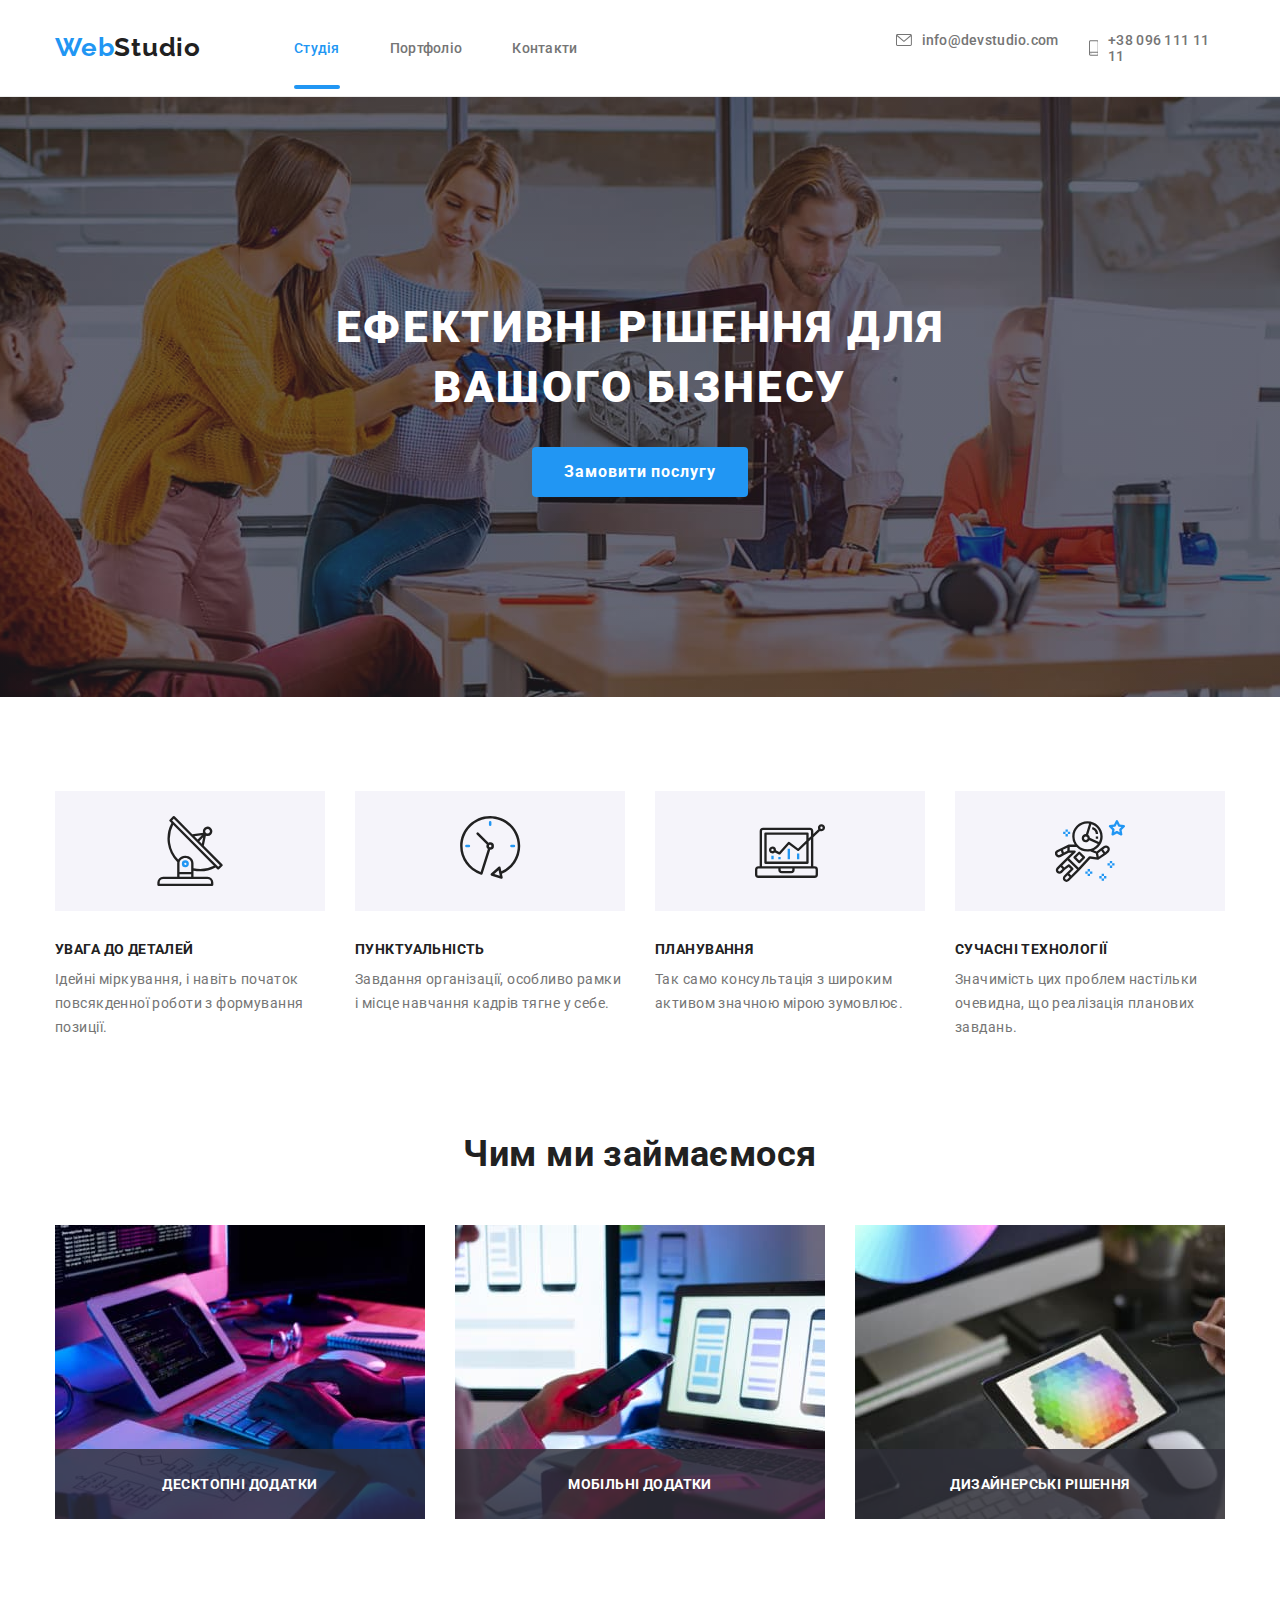
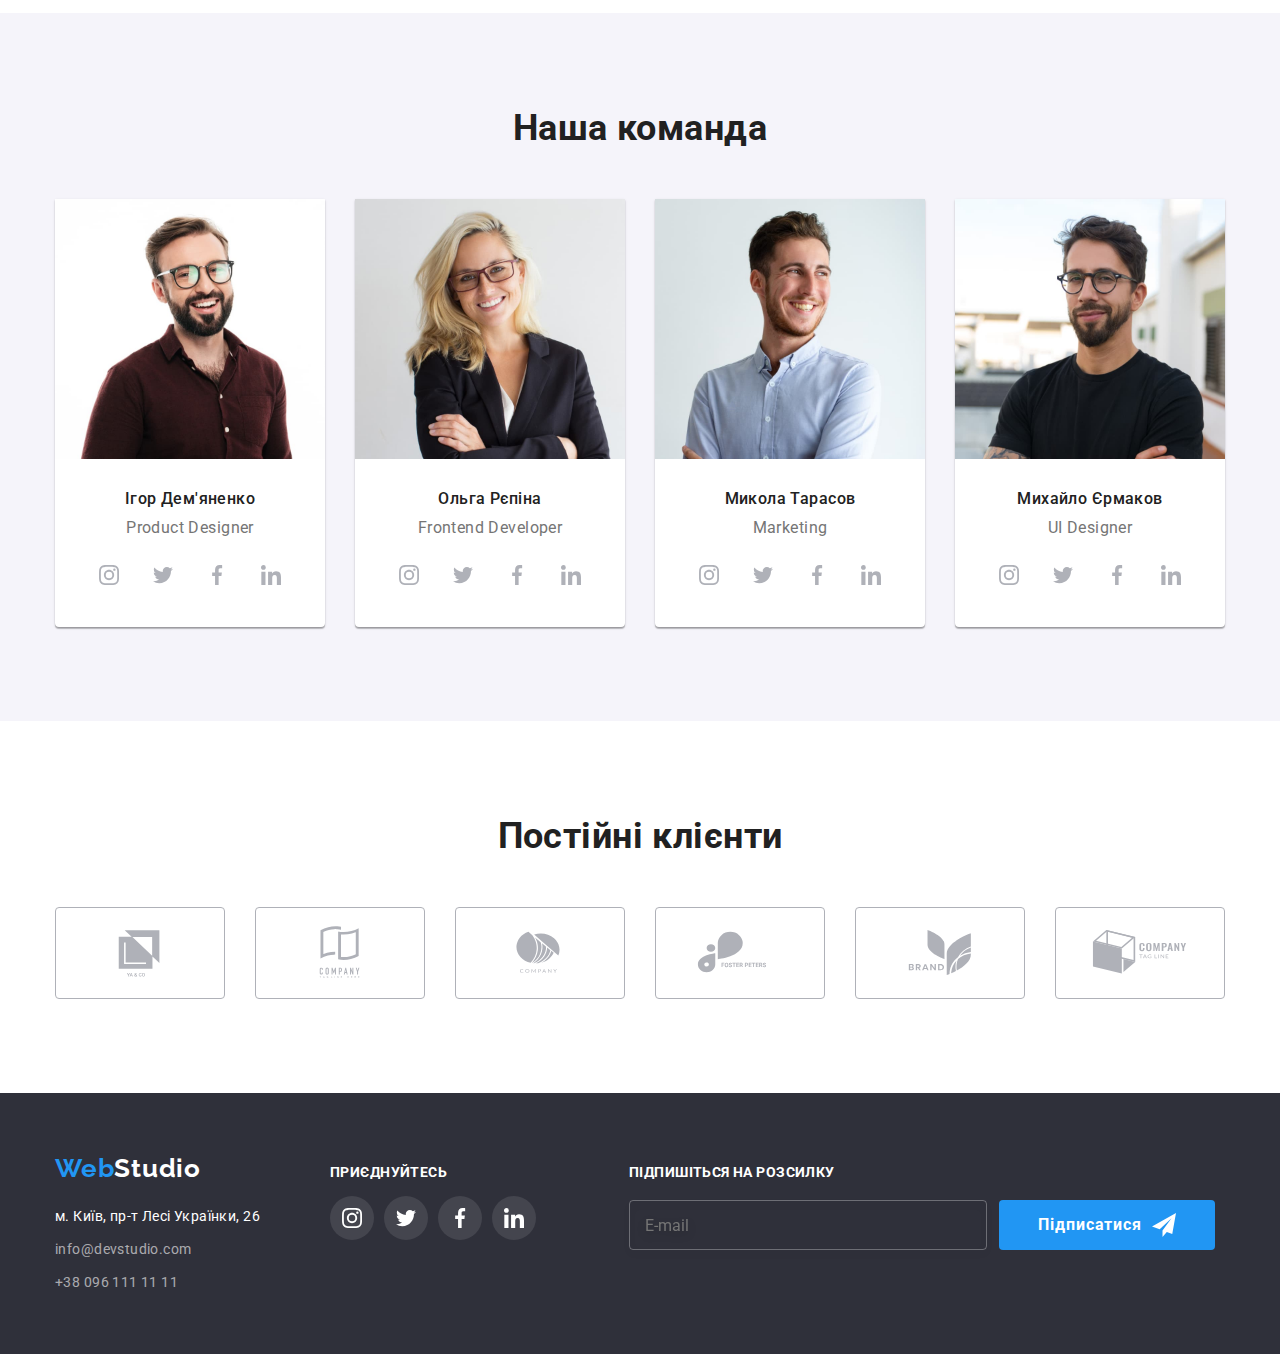
==== index.html @ e22845a8 "исходные данные" ====
<!DOCTYPE html>
<html lang="uk">
<head>
    <meta charset="UTF-8">
    <meta http-equiv="X-UA-Compatible" content="IE=edge">
    <meta name="viewport" content="width=device-width, initial-scale=1.0">
    <title>WebStudio</title>
    <link rel="preconnect" href="https://fonts.gstatic.com" crossorigin>
    <link href="https://fonts.googleapis.com/css2?family=Raleway:wght@700&family=Roboto:wght@400;500;700;900&display=swap" rel="stylesheet">
    <link rel="stylesheet" href="https://cdn.jsdelivr.net/npm/modern-normalize@1.1.0/modern-normalize.min.css">
    <link rel="stylesheet" href="./css/styles.css">
    <link rel="preconnect" href="https://fonts.googleapis.com">
</head>
<body>
    <header>
        <div class="header container">
            <nav class="header-nav">
                <a class="logo link" href="./index.html"> 
                    <span class="logo-first">Web</span><span class="logo-second">Studio</span> </a>
                <ul class="header-nav-list">
                    <li class="header-nav-item">
                        <a class="header-nav-link link current" href="./index.html">Студія</a>
                    </li>
                    <li class="header-nav-item">
                        <a class="header-nav-link link" href="./portfolio.html">Портфоліо</a>
                    </li>
                    <li class="header-nav-item">
                        <a class="header-nav-link link" href="">Контакти</a>
                    </li>
                </ul>
            </nav>
            <ul class="header-contact-list">
                <li class="header-contact-item">     
                    <a class="header-contact-link link" href="mailto:info@devstudio.com">
                        <div class="header-link-div">
                            <svg class="header-icon-one">
                                <use href="./images/icons.svg#icon-envelope"></use>
                            </svg>
                            info@devstudio.com
                        </div></a>
                </li>
                <li class="header-contact-item">
                <a class="header-contact-link link" href="tel:+380961111111">
                    <div class="header-link-div">
                        <svg class="header-icon-two">
                            <use href="./images/icons.svg#icon-smartphone"></use>
                        </svg>
                        +38 096 111 11 11
                    </div></a>
                </li>
            </ul>
        </div>       
    </header>

    <main>
    <div>
        <section class="business-solutions-section overlay">
            <div class="container">
            <h1 class="business-solutions-text">Ефективні рішення для <br> вашого бізнесу</h1>
            <button class="business-solutions-btn btn " type="button" data-modal-open>Замовити послугу</button>
            </div>
        </section>
    </div>
        <section class="peculiarities-section">
            <h2 class="visually-hidden">ОСОБЛИВОСТІ</h2>
            <div class="container">    
                <ul class="peculiarities-list">
                    <li class="peculiarities-list-item">
                        <div class="peculiarities-icon-div"> 
                            <svg class="peculiarities-icon">
                                <use href="./images/icons.svg#icon-antenna1"></use>
                            </svg>
                        </div>
                    <h3 class="peculiarities-header">Увага до деталей</h3>
                    <p class="peculiarities-text">Ідейні міркування, і навіть початок повсякденної роботи з формування позиції.</p>
                    </li>
                    <li class="peculiarities-list-item">
                        <div class="peculiarities-icon-div"> 
                            <svg class="peculiarities-icon">
                                <use href="./images/icons.svg#icon-clock1"></use>
                            </svg>
                        </div>
                    <h3 class="peculiarities-header">Пунктуальність</h3>
                    <p class="peculiarities-text">Завдання організації, особливо рамки і місце навчання кадрів тягне у себе.</p>
                    </li>
                    <li class="peculiarities-list-item">
                        <div class="peculiarities-icon-div"> 
                            <svg class="peculiarities-icon">
                                <use href="./images/icons.svg#icon-diagram1"></use>
                            </svg>
                        </div>
                    <h3 class="peculiarities-header">Планування</h3>
                    <p class="peculiarities-text">Так само консультація з широким активом значною мірою зумовлює.</p>
                    </li>
                    <li class="peculiarities-list-item">
                        <div class="peculiarities-icon-div"> 
                            <svg class="peculiarities-icon">
                                <use href="./images/icons.svg#icon-astronaut1"></use>
                            </svg>
                        </div>
                    <h3 class="peculiarities-header">Сучасні технології</h3>
                    <p class="peculiarities-text">Значимість цих проблем настільки очевидна, що реалізація планових завдань.</p>
                    </li>
                </ul>
        </section>
            </div>
    <section class="performance-section">
        <div class="container">
            <h2 class="performance-header">Чим ми займаємося</h2>
            <ul class="performance-list">
                <li class="performance-item">
                    <div class="wrapper">
                        <img class="performance-img"src="./images/img.jpg" alt="ноутбук на столе" width="370">
                        <div class="overlay-box">
                            <p class="overlay-text">Десктопні додатки</p>
                        </div>
                    </div>
                </li>
                <li class="performance-item">
                    <div class="wrapper">
                        <img class="performance-img"src="./images/img1.jpg" alt="ноутбук и телефон" width="370">
                        <div class="overlay-box">
                            <p class="overlay-text">Мобільні додатки</p>
                        </div>
                    </div>
                </li>
                <li class="performance-item">
                    <div class="wrapper">
                        <img class="performance-img"src="./images/img2.jpg" alt="планшет и комп" width="370">
                        <div class="overlay-box">
                            <p class="overlay-text">Дизайнерські рішення</p>
                        </div>
                    </div>
                </li>
            </ul>
        </div>
    </section>
    <section class="team-section">
        <div class="container">
            <h2 class="team-header">Наша команда</h2>
            <ul class="team-list">
                <li class="team-list-item">
                        <img class="team-list-img" src="./images/photo1.jpg" alt="Ігор Дем'яненко" 
                        width="270">
                        <div class="team-list-div">
                        <h3 class="team-list-header">Ігор Дем'яненко</h3>
                        <p class="team-list-text">Product Designer</p>
                        <ul class="social-list">
                            <li class="social-item">
                                <a class="social-link link" href="">
                                    <svg class="social-icon">
                                        <use href="./images/icons.svg#icon-instagram2"></use>
                                    </svg>
                                </a>
                            </li> 
                            <li class="social-item">
                                <a class="social-link link" href="">
                                    <svg class="social-icon">
                                        <use href="./images/icons.svg#icon-twitter1"></use>
                                    </svg>
                                </a>
                            </li> 
                            <li class="social-item">
                                <a class="social-link link" href="">
                                    <svg class="social-icon">
                                        <use href="./images/icons.svg#icon-facebook1"></use>
                                    </svg>
                                </a>
                            </li> 
                            <li class="social-item">
                                <a class="social-link link" href="">
                                    <svg class="social-icon">
                                        <use href="./images/icons.svg#icon-linkedin1"></use>
                                    </svg>
                                </a>
                            </li> 
                        </ul>
                        </div>
                </li>
    
                <li class="team-list-item">
                    <img class="team-list-img" src="./images/photo2.jpg" alt="Ольга Рєпіна" 
                        width="270">
                        <div class="team-list-div">
                        <h3 class="team-list-header">Ольга Рєпіна</h3>
                        <p class="team-list-text">Frontend Developer</p>
                        <ul class="social-list">
                            <li class="social-item">
                                <a class="social-link link" href="">
                                    <svg class="social-icon">
                                        <use href="./images/icons.svg#icon-instagram2"></use>
                                    </svg>
                                </a>
                            </li> 
                            <li class="social-item">
                                <a class="social-link link" href="">
                                    <svg class="social-icon">
                                        <use href="./images/icons.svg#icon-twitter1"></use>
                                    </svg>
                                </a>
                            </li> 
                            <li class="social-item">
                                <a class="social-link link" href="">
                                    <svg class="social-icon">
                                        <use href="./images/icons.svg#icon-facebook1"></use>
                                    </svg>
                                </a>
                            </li> 
                            <li class="social-item">
                                <a class="social-link link" href="">
                                    <svg class="social-icon">
                                        <use href="./images/icons.svg#icon-linkedin1"></use>
                                    </svg>
                                </a>
                            </li> 
                        </ul>
                        </div>
                </li>
    
                <li class="team-list-item">
                    <img class="team-list-img" src="./images/photo3.jpg" alt="Микола Тарасов" 
                        width="270">
                        <div class="team-list-div">
                        <h3 class="team-list-header">Микола Тарасов</h3>
                        <p class="team-list-text">Marketing</p>
                        <ul class="social-list">
                            <li class="social-item">
                                <a class="social-link link" href="">
                                    <svg class="social-icon">
                                        <use href="./images/icons.svg#icon-instagram2"></use>
                                    </svg>
                                </a>
                            </li> 
                            <li class="social-item">
                                <a class="social-link link" href="">
                                    <svg class="social-icon">
                                        <use href="./images/icons.svg#icon-twitter1"></use>
                                    </svg>
                                </a>
                            </li> 
                            <li class="social-item">
                                <a class="social-link link" href="">
                                    <svg class="social-icon">
                                        <use href="./images/icons.svg#icon-facebook1"></use>
                                    </svg>
                                </a>
                            </li> 
                            <li class="social-item">
                                <a class="social-link link" href="">
                                    <svg class="social-icon">
                                        <use href="./images/icons.svg#icon-linkedin1"></use>
                                    </svg>
                                </a>
                            </li> 
                        </ul>
                        </div>
                </li>
    
                <li class="team-list-item">                
                    <img class="team-list-img" src="./images/photo4.jpg" alt="Михайло Єрмаков" 
                        width="270">
                        <div class="team-list-div">
                        <h3 class="team-list-header">Михайло Єрмаков</h3>
                        <p class="team-list-text">UI Designer</p>
                        <ul class="social-list">
                            <li class="social-item">
                                <a class="social-link link" href="">
                                    <svg class="social-icon">
                                        <use href="./images/icons.svg#icon-instagram2"></use>
                                    </svg>
                                </a>
                            </li> 
                            <li class="social-item">
                                <a class="social-link link" href="">
                                    <svg class="social-icon">
                                        <use href="./images/icons.svg#icon-twitter1"></use>
                                    </svg>
                                </a>
                            </li> 
                            <li class="social-item">
                                <a class="social-link link" href="">
                                    <svg class="social-icon">
                                        <use href="./images/icons.svg#icon-facebook1"></use>
                                    </svg>
                                </a>
                            </li> 
                            <li class="social-item">
                                <a class="social-link link" href="">
                                    <svg class="social-icon">
                                        <use href="./images/icons.svg#icon-linkedin1"></use>
                                    </svg>
                                </a>
                            </li> 
                        </ul>
                        </div>
                </li>
            </ul>
        </div>
    </section>

    <section class="clients-section">
        <div class="container">
            <h2 class="clients-header">Постійні клієнти</h2>
            <ul class="clients-list">
                <li class="clients-item">
                    <a class="clients-link" href="http://">
                        <svg class="clients-icon">
                            <use href="./images/icons.svg#icon-Logo1"></use>
                        </svg>
                    </a>
                </li>
                <li class="clients-item">
                    <a class="clients-link" href="http://">
                        <svg class="clients-icon">
                            <use href="./images/icons.svg#icon-Logo2"></use>
                        </svg>
                    </a>
                </li>
                <li class="clients-item">
                    <a class="clients-link" href="http://">
                        <svg class="clients-icon">
                            <use href="./images/icons.svg#icon-Logo3"></use>
                        </svg>
                    </a>
                </li>
                <li class="clients-item">
                    <a class="clients-link" href="http://">
                        <svg class="clients-icon">
                            <use href="./images/icons.svg#icon-Logo4"></use>
                        </svg>
                    </a>
                </li>
                <li class="clients-item">
                    <a class="clients-link" href="http://">
                        <svg class="clients-icon">
                            <use href="./images/icons.svg#icon-Logo5"></use>
                        </svg>
                    </a>
                </li>
                <li class="clients-item">
                    <a class="clients-link" href="http://">
                        <svg class="clients-icon">
                            <use href="./images/icons.svg#icon-Logo6"></use>
                        </svg>
                    </a>
                </li>
            </ul>
        </div>
    </section>
    </main>

    <footer class="footer-section">
        <div class="container footer-container">
            <div>
                <a class="logo-footer link" href="/"><span class="logo-footer-first">Web</span><span class="logo-footer-second">Studio</span></a>
        <address class="address-section">
            <ul class="address-list">
                <li class="address-list-item">
                    <a class="address-main link" href="">м. Київ, пр-т Лесі Українки, 26</a>
                </li>
                <li class="address-list-item">
                    <a class="address-link link" href="mailto:info@devstudio.com">info@devstudio.com</a>
                </li>
                <li class="address-list-item">
                    <a class="address-link link" href="tel:+380961111111">+38 096 111 11 11</a>
                </li>
            </ul>
        </address>
            </div>
            <div class="footer-social-div">
                <b class="footer-social-text">приєднуйтесь</b>
                <ul class="social-list-two">
                    <li class="social-item-two">
                        <a class="social-link-two link" href="">
                            <svg class="social-icon-two">
                                <use href="./images/icons.svg#icon-instagram2"></use>
                            </svg>
                        </a>
                    </li> 
                    <li class="social-item-two">
                        <a class="social-link-two link" href="">
                            <svg class="social-icon-two">
                                <use href="./images/icons.svg#icon-twitter1"></use>
                            </svg>
                        </a>
                    </li> 
                    <li class="social-item-two">
                        <a class="social-link-two link" href="">
                            <svg class="social-icon-two">
                                <use href="./images/icons.svg#icon-facebook1"></use>
                            </svg>
                        </a>
                    </li> 
                    <li class="social-item-two">
                        <a class="social-link-two link" href="">
                            <svg class="social-icon-two">
                                <use href="./images/icons.svg#icon-linkedin1"></use>
                            </svg>
                        </a>
                    </li> 
                </ul>
            </div>
            <div class="footer-mailing">
                <p class="footer-form-text">Підпишіться на розсилку</p>
                <form class="mail-form">
                    <label for="user_email"></label>
                    <input class="form-input" type="email" name="user_email" id="user_email" placeholder="E-mail">
                    <button class="form-btn btn" type="submit">Підписатися
                        <svg class="icon-send" width="24" height="24">
                            <use href="./images/icons.svg#icon-send"></use>
                        </svg>
                    </button>
                </form>
            </div>
            
        </div>
    </footer>

    <div class="backdrop is-hidden" data-modal>
        <div class="modal">
            <button class="close-btn" type="button" data-modal-close>
                <svg class="close-btn-icon" width="11" height="11">
                    <use href="./images/icons.svg#icon-close-btn"></use>
                </svg>
            </button>
            <p class="modal-title">Залиште свої дані, ми вам передзвонимо</p>
            <form class="modal-form">
                <div class="form-group">
                    <label class="form-field" for="user_name">
                        <span class="form-label">Ім'я</span>
                        <input class="modal-form-input" type="text" name="user-name" id="user_name">
                        <svg class="form-icon" width="18" height="18">
                            <use href="./images/icons.svg#icon-user"></use>
                        </svg>
                    </label>
                    <label class="form-field" for="user_tel">
                        <span class="form-label">Телефон</span>
                        <input class="modal-form-input" type="tel" name="user-tel" id="user_tel">
                        <svg class="form-icon" width="18" height="18">
                            <use href="./images/icons.svg#icon-user-phone"></use>
                        </svg>
                    </label>
                    <label class="form-field" for="user_email">
                        <span class="form-label">Пошта</span>
                        <input class="modal-form-input" type="email" name="user-email" id="user_email">
                        <svg class="form-icon" width="18" height="18">
                            <use href="./images/icons.svg#icon-user-email"></use>
                        </svg>
                    </label>
                </div>
                <div class="form-group">
                    <label class="form-field" for="user_comment">
                        <span class="form-label">Коментар</span>
                        <textarea class="form-textarea" name="comment" name="user-comment" id="user_comment" cols="55" rows="10" placeholder="Введіть текст"></textarea>
                    </label>
                </div>
                <label class="form-agreement" for="modal_checkbox">
                    <input class="form-checkbox" type="checkbox" name="checkbox-agreement" id="modal_checkbox">
                    <span class="form-agreement-text">Погоджуюся з розсилкою та приймаю <a class="form-agreement-link" href="">Умови договору</a></span>
                </label>
                <button class="modal-submit-btn btn" type="submit">Відправити</button>
            </form>

        </div>
    </div>

    <!-- Скрипт JS -->

    <script src="./js/modal.js"></script>
</body>
</html>
---- css/styles.css ----
/* Общие стили */

:root {
    --first-background-color:#F5F4FA;
    --second-background-color:#2F303A;
    --primary-color:#757575;
    --second-white-color:#FFFFFF;
    --third-header-color: #212121;
    --fourth-blue-color: #2196F3;
    --time-animation: 250ms cubic-bezier(0.4, 0, 0.2, 1);
}

body {
    font-family: "Roboto", sans-serif;
    background: var(--second-white-color);
    color: var(--primary-color);
    font-size: 14px;
    letter-spacing: 0.03em;
}

h1, h2, h3, p, ul {
    margin: 0px;
    padding: 0px;
}

ul {
    list-style-type: none;
}

.link {
    text-decoration: none;
    color: inherit;
}

.btn {
    font-family: inherit
}

img {
    display: block;
    max-width: 100%;
    height: auto;
  }

  .container {
    width: 1200px;
    margin-left: auto;
    margin-right: auto;
    padding-left: 15px;
    padding-right: 15px;
}

/* Лого и навигация */

header {
    border-bottom: 1px solid #ECECEC;
}

.header {
    display: flex;
}

.logo, .logo-footer {
    font-family: 'Raleway', sans-serif;
    font-weight: 700;
    font-size: 26px;
    line-height: 1.19;
    letter-spacing: 0.03em;
}

.logo-first {
    color: var(--fourth-blue-color);
}

.logo-second {
    color: var(--third-header-color);
}

.header-nav-list .link.current {
    color: var(--fourth-blue-color);
}

.header-nav-list li:not(:first-child) {
    margin-left: 50px;
}

.header-nav-list li:first-child {
    margin-left: 93px;
}


.header-nav-item {
    font-weight: 500;
    font-size: 14px;
    line-height: calc(16 / 14);
    letter-spacing: 0.02em;
    color: var(--third-header-color);
}


.header-contact-list {
    display: flex;
    margin-left: 318px;


    font-weight: 500;
    font-size: 14px;
    line-height: calc(16 / 14);
    letter-spacing: 0.02em;
    color: var(--primary-color);
}

.header-contact-list li + li {
    margin-left: 30px;
}

.header-nav-link {
    position: relative;
    color: var(--primary-color);
    transition: color var(--time-animation);
}

.header-nav-link:hover,
.header-nav-link:focus {
    color: var(--fourth-blue-color);
}

.header-contact-link:hover,
.header-contact-link:focus {
    color: var(--fourth-blue-color);
}

.header-nav-link.current::after {
    content: '';
    position: absolute;
    bottom: -33px;
    left: 0;

    width: 100%;
    height: 4px;
    background-color: var(--fourth-blue-color);
    border-radius: 2px;
}


.header-nav .logo {
    display: block;
    padding-top: 24px;
    padding-bottom: 25px;
}

.header-nav-item,
.header-contact-item {
    display: block;
    padding-top: 32px;
    padding-bottom: 32px;
}

.header-link-div {
    display: flex;
    align-items: center;
    justify-content: center;
}

.header-icon-one {
    width: 16px;
    height: 12px;
    margin-right: 10px;
    fill: currentColor;
}

.header-icon-two {
    width: 10px;
    height: 16px;
    margin-right: 10px;
    fill: currentColor;
}

.header {
    display: flex;
    align-items: center;
}

.header-nav-list {
    display: flex;
}

.header-nav {
    display: flex;
    align-items: center;
}


/* MAIN */

/* HERO */


.business-solutions-section {
    display: flex;
    align-items: center;
    justify-content: center;
    background-color: var(--second-background-color);
    text-align: center;
    padding-top: 200px;
    padding-bottom: 200px;
    border: none;
}

.overlay {
    max-width: 1600px;
    height: 600px;
    margin-left: auto;
    margin-right: auto;
     background-image: linear-gradient(to left,
        rgba(47, 48, 58, 0.4),
        rgba(47, 48, 58, 0.4)
        ),    
        url(../images/hero.jpg);
    background-repeat: no-repeat;
    background-position: center;
    background-size: cover;
}

.business-solutions-text {
    margin-bottom: 30px;

    font-weight: 900;
    font-size: 44px;
    line-height: calc(60 / 44);
    text-align: center;
    letter-spacing: 0.06em;
    text-transform: uppercase;
    color: var(--second-white-color)
}

.business-solutions-btn {
    display: block;
    margin: auto;

    cursor: pointer;
    border: none;
    border-radius: 4px;

    width: 216px;
    height: 50px;
    font-weight: 700;
    font-size: 16px;
    line-height: calc(30 / 16);
    letter-spacing: 0.06em;
    color: var(--second-white-color);
    background-color: var(--fourth-blue-color);
    transition: background-color var(--time-animation);
}

.business-solutions-btn:hover,
.business-solutions-btn:focus  {
    background-color: #188CE8;
}


/* Секция Особенности */

/* Скрываем заголовок h2 */
.visually-hidden {
    position: absolute;
    width: 1px;
    height: 1px;
    margin: -1px;
    border: 0;
    padding: 0;
    white-space: nowrap;
    clip-path: inset(100%);
    clip: rect(0 0 0 0);
    overflow: hidden;
  }

  .peculiarities-section {
    padding-top: 94px;
    padding-bottom: 94px;
  }

  .peculiarities-list {
    display: flex;
  }

  .peculiarities-list-item {
    width: 270px;
  }

  .peculiarities-list-item:not(:first-child) {
    margin-left: 30px;
  }

  .peculiarities-icon-div {
    display: flex;
    width: 270px;
    height: 120px;
    align-items: center;
    justify-content: center;
    background-color: var(--first-background-color);
  }

  .peculiarities-icon {
    display: block;
    width: 70px;
    height: 70px;
  }

.peculiarities-header {
    margin-top: 30px;
    font-size: 14px;
    line-height: calc(16 / 14);
    text-transform: uppercase; 
    color: var(--third-header-color);
}

.peculiarities-text {
    margin-top: 10px;

    font-size: 14px;
    line-height: calc(24 / 14);
    color: var(--primary-color);
}

/* Секция Чем занимаемся */

.performance-section {
    padding-bottom: 94px;
}

.performance-list {
    display: flex;
    gap: 30px;
}

.performance-header {
    margin-bottom: 50px;

    font-size: 36px;
    line-height: 42px;
    text-align: center;
    color: var(--third-header-color);
}

.wrapper {
    position: relative;
}

.overlay-box {
    position: absolute;
    bottom: 0;
    left: 0;
    width: 100%;
    min-height: 70px;

    padding-top: 27px;
    background-color: rgba(47, 48, 58, 0.8);
}

.overlay-text {
    font-weight: 700;
    font-size: 14px;
    text-transform: uppercase;
    line-height: calc(16 / 14);
    text-align: center;

    color: var(--second-white-color);
}

/* Секция Наша команда */

.team-section {
    padding-top: 94px;
    padding-bottom: 94px;
    background-color: #F5F4FA;
}

.team-header {
    margin-bottom: 50px;

    font-size: 36px;
    line-height: calc(42 / 36);
    text-align: center;
    color: var(--third-header-color);
}

.team-list {
    display: flex;
    gap: 30px;
    width: 1170px;
    
}

.team-list-item {
    background-color: #fff;

    box-shadow: 0px 1px 3px rgba(0, 0, 0, 0.12), 0px 1px 1px rgba(0, 0, 0, 0.14), 0px 2px 1px rgba(0, 0, 0, 0.2);
    border-radius: 0px 0px 4px 4px;
}

.team-list-div {
    padding-top: 30px;
    padding-bottom: 30px;

    text-align: center;
}

.team-list-header {
    margin-bottom: 10px;

    font-weight: 500;
    font-size: 16px;
    line-height: calc(19 / 16);      
    color: var(--third-header-color);    
}

.team-list-text {
    font-size: 16px;
    line-height: calc(19 / 16);  
  
    color: var(--primary-color);
}

.social-list {
    display: flex;
    align-items: center;
    justify-content: center;
    gap: 10px;
    margin-top: 16px;
    margin-left: auto;
    margin-right: auto;
}

.social-link {
    display: flex;
    align-items: center;
    justify-content: center;
    width: 44px;
    height: 44px;
    border-radius: 50%;
    transition: background-color var(--time-animation);
}

.social-link:hover,
.social-link:focus {
   background-color: var(--fourth-blue-color);
}

.social-icon {
    width: 20px;
    height: 20px;
    fill: #AFB1B8;
    transition: fill var(--time-animation);
}

.social-link:hover .social-icon,
.social-link:focus .social-icon {
    fill: var(--second-white-color);
}

/* REGULAR CLIENTS */

.clients-section {
    padding-top: 94px;
    padding-bottom: 94px;
}

.clients-header {
    margin-bottom: 50px;

    font-size: 36px;
    line-height: calc(42 / 36);
    text-align: center;
    color: var(--third-header-color);
}

.clients-list {
    display: flex;
    align-items: center;
    justify-content: center;
    gap: 30px;
}

.clients-link {
    display: flex;
    align-items: center;
    justify-content: center;

    width: 170px;
    height: 92px;
    border: 1px solid #AFB1B8;
    border-radius: 4px;
    
}

.clients-icon {
    width: 106px;
    height: 60px;
    fill: #AFB1B8;
    transition: fill var(--time-animation);
}

.clients-link:hover,
.clients-link:focus {
    border: 1px solid #2196F3;
    border-radius: 4px;
}

.clients-link:hover .clients-icon,
.clients-link:focus .clients-icon {
    fill: #2196F3;
}


/* FOOTER */

.footer-section {
    padding-top: 60px;
    padding-bottom: 60px;
    background-color: var(--second-background-color);
}

.footer-container {
    display: flex;
    align-items: baseline;
    justify-content: flex-start;
}

.footer-social-div {
    width: 206px;
    height: 80px;
    margin-left: 70px;
}

.social-list-two {
    display: flex;
    align-items: center;
    justify-content: center;
    gap: 10px;
    margin-top: 16px;
    margin-left: auto;
    margin-right: auto;
}

.social-link-two {
    display: flex;
    align-items: center;
    justify-content: center;
    width: 44px;
    height: 44px;
    border-radius: 50%;
    background-color: rgba(255, 255, 255, 0.1);

    transition: background-color var(--time-animation);
}

.social-link-two:hover,
.social-link-two:focus {
   background-color: var(--fourth-blue-color);
}

.social-icon-two {
    width: 20px;
    height: 20px;
    fill: var(--second-white-color);

    transition: fill var(--time-animation);
}

.social-icon-two:hover,
.social-icon-two:focus {
    fill: var(--second-white-color);
}

.footer-social-text {
    font: inherit;
    font-weight: 700;
    line-height: calc(16 / 14);
    text-align: center;
    text-transform: uppercase;
    color: var(--second-white-color);
}

.logo-footer {
    display: block;
    margin-bottom: 20px;

    font-weight: 700;
    font-size: 26px;
    line-height: calc(31 / 26);
}

.logo-footer-first {
    color: var(--fourth-blue-color);
}

.logo-footer-second {
    color: var(--second-white-color);
}

.address-list {
    font-style: normal;
}

.address-list-item:not(:last-child) {
    margin-bottom: 9px;
}

.address-main {
    font-size: 14px;
    line-height: calc(24 / 14);
    color: var(--second-white-color);
}

.address-link {
    display: block;

    font-size: 14px;
    line-height: calc(24 / 14);
    color: rgba(255, 255, 255, 0.6);

    transition: color var(--time-animation);
}


.address-link:hover, .address-link:focus,
.address-main:hover, .address-main:focus {
    color: var(--fourth-blue-color);
}

.footer-mailing {
    margin-left: 93px;
}

.footer-form-text {
    margin-bottom: 20px;
    font: inherit;
    font-weight: 700;
    line-height: calc(16 / 14);
    /* text-align: center; */
    text-transform: uppercase;
    color: var(--second-white-color);
}

.mail-form {
    display: flex;
    justify-content: center;
    /* gap: 12px; */
}

.form-input {
    width: 358px;
    height: 50px;
    padding: 15px;
    font-size: 16px;
    line-height: calc(20 / 16);

    color: rgba(255, 255, 255, 0.6);
    background-color: transparent;
    border: 1px solid rgba(255, 255, 255, 0.3);
    filter: drop-shadow(0px 4px 4px rgba(0, 0, 0, 0.15));
    border-radius: 4px;
}

.form-btn {
    display: flex;
    justify-content: center;
    align-items: center;
    gap: 10px;
    margin: auto;
    margin-left: 12px;

    cursor: pointer;
    border: none;
    border-radius: 4px;

    width: 216px;
    height: 50px;
    font-weight: 700;
    font-size: 16px;
    line-height: calc(30 / 16);
    letter-spacing: 0.06em;
    color: var(--second-white-color);
    background-color: var(--fourth-blue-color);
    transition: background-color var(--time-animation);

}

.form-btn:hover,
.form-btn:focus  {
    background-color: #188CE8;
}

.icon-send {
    fill: var(--second-white-color);
}

/* ПОРТФОЛИО */

.examples-works-section {
    padding-top: 94px;
    padding-bottom: 94px;
}

.examples-btn-list {
    display: flex;
    gap: 8px;
    justify-content: center;

    margin-bottom: 50px;
}

.examples-btn {
    display: block;
    padding: 6px 25px;
    border: none;
    border-radius: 4px;
    cursor: pointer;
    
    background: #F5F4FA;
    font-weight: 500;
    font-size: 16px;
    line-height: calc(26 / 16);
    text-align: center;
    color: var(--third-header-color);
    transition: box-shadow var(--time-animation), background-color var(--time-animation), color var(--time-animation);
}

.examples-btn:hover,
.examples-btn:focus {
    box-shadow: 0px 3px 1px rgba(0, 0, 0, 0.1), 0px 1px 2px rgba(0, 0, 0, 0.08), 0px 2px 2px rgba(0, 0, 0, 0.12);
    background: var(--fourth-blue-color);
    color: var(--second-white-color);
}

.examples-list {
    display: flex;
    flex-wrap: wrap;
    gap: 30px;
}

.examples-div {
    padding: 20px 24px;
    
    border: 1px solid #EEEEEE;
    border-top: none;
}

.examples-header {
    margin-bottom: 4px;

    font-size: 18px;
    line-height: calc(36 / 18);
    letter-spacing: 0.06em;
    color: var(--third-header-color);
}

.examples-text {
    font-size: 16px;
    line-height: calc(30 / 16);
    color: var(--primary-color);
}

.examples-list-link {
    display: block;
    transition: box-shadow var(--time-animation);
}

.examples-list-link:hover,
.examples-list-link:focus {
    box-shadow: 0px 4px 4px rgba(0, 0, 0, 0.25);
}

.portfolio-tumb {
    position: relative;
    overflow: hidden;
}

.portfolio-overlay {
    position: absolute;
    left: 0;
    top: 0;

    width: 100%;
    height: 100%;

    background-color: rgba(33, 150, 243, 0.9);

    transform: translateY(101%);
    transition: transform var(--time-animation);
}

.portfolio-overlay-text {
    font-size: 18px;
    line-height: calc(28 / 16);
    color: var(--second-white-color);
    padding: 63px 24px;
}

.examples-list-item:hover .portfolio-overlay {
    transform: translateY(0);
   
}

/* Modal window */

.backdrop {
    position: fixed;
    top: 0;
    left: 0;

    width: 100%;
    height: 100%;

    background-color: rgba(0, 0, 0, 0.3);

    opacity: 1;
    visibility: visible;
    pointer-events: initial;

    transition: opacity var(--time-animation), visibility var(--time-animation);

}

.backdrop.is-hidden {
    opacity: 0;
    visibility: hidden;
    pointer-events: none;
}

.modal {
    position: absolute;
    top: 50%;
    left: 50%;
    transform: translate(-50%, -50%);

    padding: 40px;

    width: 530px;
    min-height: 580px;

    border-radius: 4px;
    background-color: var(--second-white-color);
    box-shadow: 0px 1px 3px rgba(0, 0, 0, 0.12), 0px 1px 1px rgba(0, 0, 0, 0.14), 0px 2px 1px rgba(0, 0, 0, 0.2);

}

.close-btn {
    display: flex;
    align-items: center;
    justify-content: center;

    position: absolute;
    top: 10px;
    right: 10px;

    width: 30px;
    height: 30px;

    padding: 10;

    background-color: transparent;

    cursor: pointer;
    border: 1px solid #0000001A;
    border-radius: 50%;

    transition: fill var(--time-animation);
}

/* .close-btn-icon {
    fill: var(--third-header-color);
} */

.close-btn:hover .close-btn-icon,
.close-btn:focus .close-btn-icon {
    fill: var(--fourth-blue-color);
}

/* .close-btn-icon:hover,
.close-btn-icon:focus {
    fill: var(--fourth-blue-color);
} */

.modal-title {
    margin-bottom: 12px;

    text-align: center;
    font-size: 20px;
    font-weight: 700;
    line-height: calc(23 / 20);
    color: var(--third-header-color);
}

.modal-form-input {
    width: 448px;
    height: 40px;
    padding-left: 40px;
    margin-bottom: 10px;

    border: 1px solid rgba(33, 33, 33, 0.2);
    border-radius: 4px;

    transition: border var(--time-animation);
}

.modal-form-input:hover,
.modal-form-input:focus {
    border: 1px solid var(--fourth-blue-color);
    outline: 1px solid var(--fourth-blue-color);
}

.modal-form-input:hover .form-icon,
.modal-form-input:focus .form-icon {
    fill: var(--fourth-blue-color);
}

.form-field:hover .form-icon,
.form-field:focus-within .form-icon {
    fill: var(--fourth-blue-color);
}

.form-textarea {
    width: 448px;
    padding: 12px 16px;

    border: 1px solid rgba(33, 33, 33, 0.2);
    border-radius: 4px;

    resize: none;

    font-size: 12px;
    line-height: calc(14 / 12);

    color: var(--primary-color);

    transition: border var(--time-animation);
}

.form-textarea:hover,
.form-textarea:focus {
    border: 1px solid var(--fourth-blue-color);
    outline: 1px solid var(--fourth-blue-color);
}

.form-label {
    /* position: absolute;
    left: 0px;
    bottom: 0px; */

    margin-bottom: 4px;
    font-size: 12px;
    line-height: calc(14 / 12);

    color: var(--primary-color);
}

.form-field {
    position: relative;

    transition: fill var(--time-animation);
}

.form-icon {
    position: absolute;
    top: 27px;
    left: 12px;
}


.form-agreement {
    display: flex;
    justify-content: center;
    gap: 8px;

    margin-top: 20px;
    margin-bottom: 30px;
}

.form-checkbox {
    appearance: none;

    width: 16px;
    height: 15px;

    cursor: pointer;

    border: 2px solid #212121;
    border-radius: 2px;

    background-image: url("data:image/svg+xml,%3Csvg xmlns='http://www.w3.org/2000/svg' width='13' height='10' fill='none'%3E%3Cmask id='a' width='13' height='10' x='0' y='0' fill='%23000' maskUnits='userSpaceOnUse'%3E%3Cpath fill='%23fff' d='M0 0h13v10H0z'/%3E%3Cpath d='M4.496 7.312 1.888 4.824 1 5.665 4.496 9 12 1.841 11.118 1 4.496 7.312Z'/%3E%3C/mask%3E%3Cpath fill='%23fff' d='M4.496 7.312 1.888 4.824 1 5.665 4.496 9 12 1.841 11.118 1 4.496 7.312Z'/%3E%3Cpath stroke='%23fff' stroke-width='.4' d='M4.496 7.312 1.888 4.824 1 5.665 4.496 9 12 1.841 11.118 1 4.496 7.312Z' mask='url(%23a)'/%3E%3C/svg%3E");
    background-repeat: no-repeat;
    background-position: center;
    background-size: 0;

    transition: var(--time-animation);
}


.form-checkbox:checked {
    background-color: var(--fourth-blue-color);
    border-color: transparent;
    background-size: contain;
}

.form-agreement-text {
    user-select: none;
}

.form-agreement-link {
    color: var(--fourth-blue-color);
}

.modal-submit-btn {
    display: flex;
    justify-content: center;
    align-items: center;
    gap: 10px;
    margin: auto;

    cursor: pointer;
    border: none;
    border-radius: 4px;

    width: 216px;
    height: 50px;
    font-weight: 700;
    font-size: 16px;
    line-height: calc(30 / 16);
    letter-spacing: 0.06em;
    color: var(--second-white-color);
    background-color: var(--fourth-blue-color);
    box-shadow: 0px 4px 4px rgba(0, 0, 0, 0.25);

    transition: background-color var(--time-animation);
}

.modal-submit-btn:hover,
.modal-submit-btn:focus  {
    background-color: #188CE8;
}
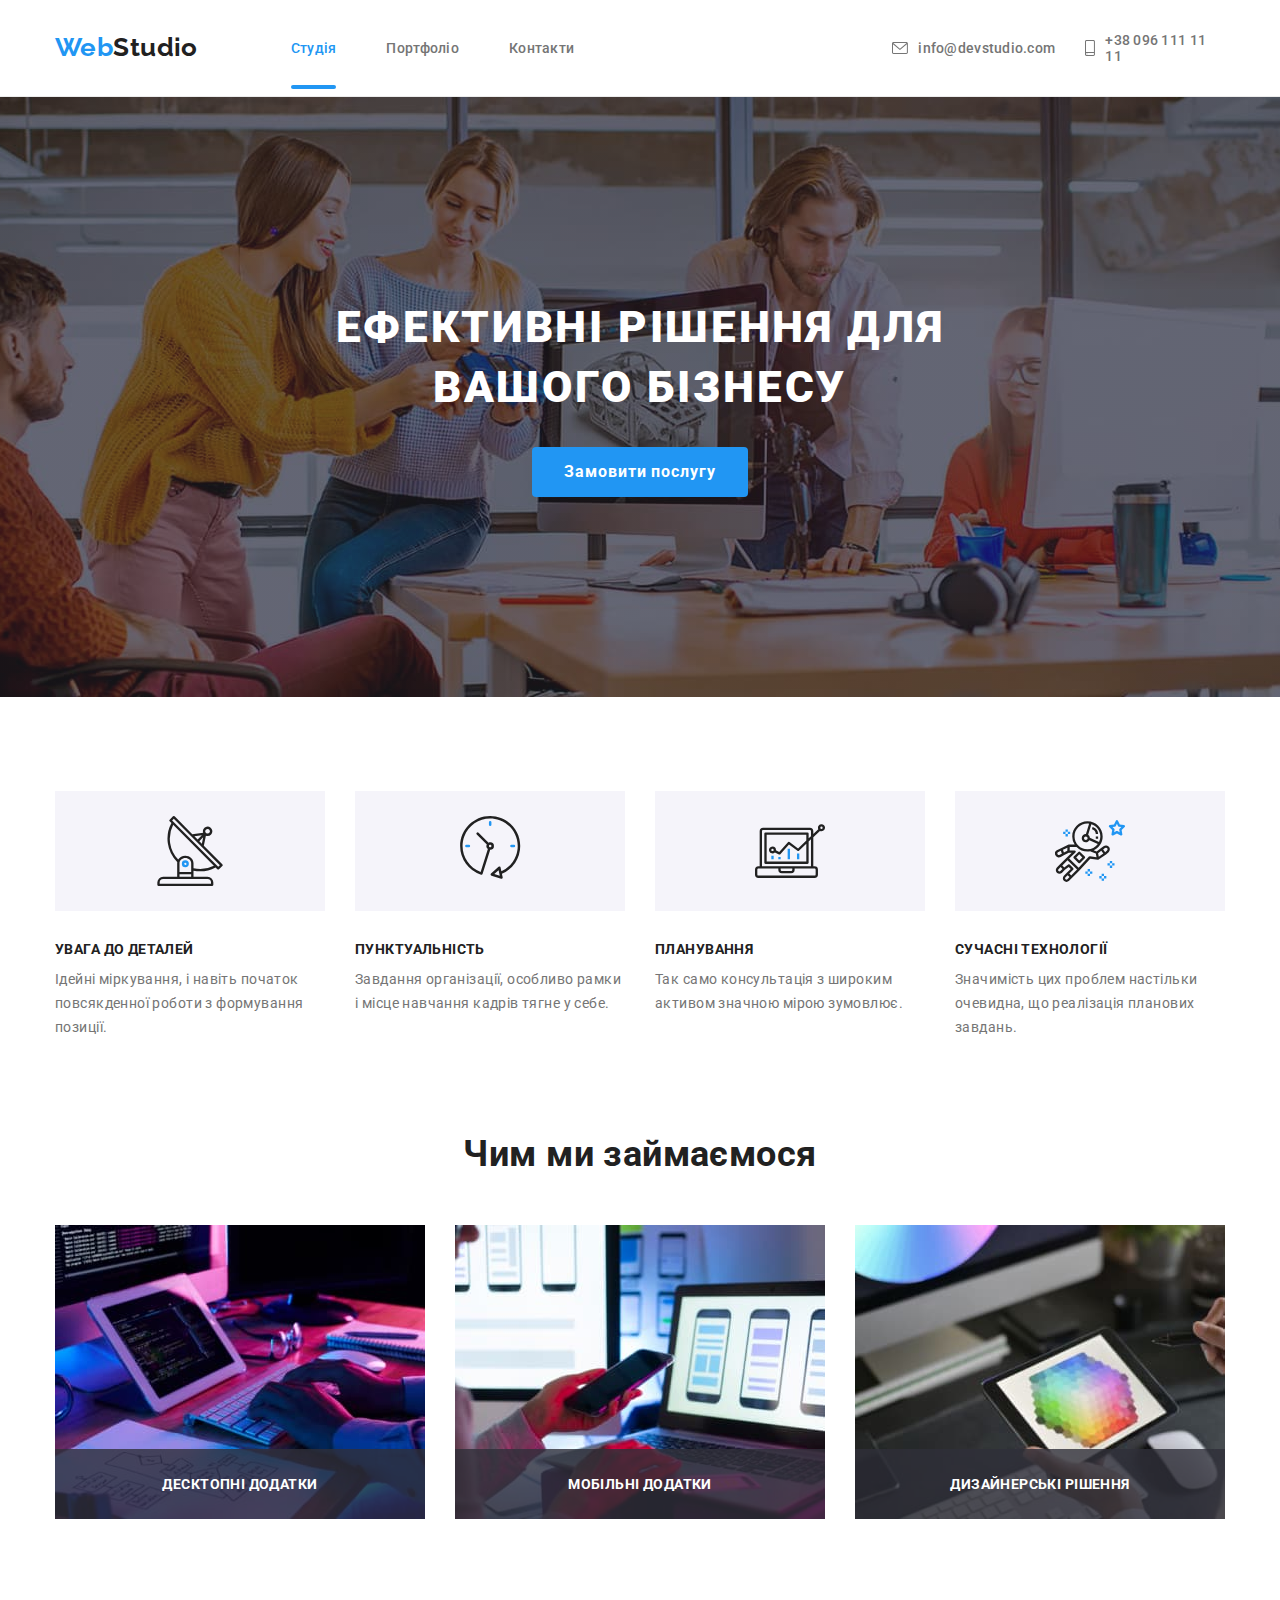
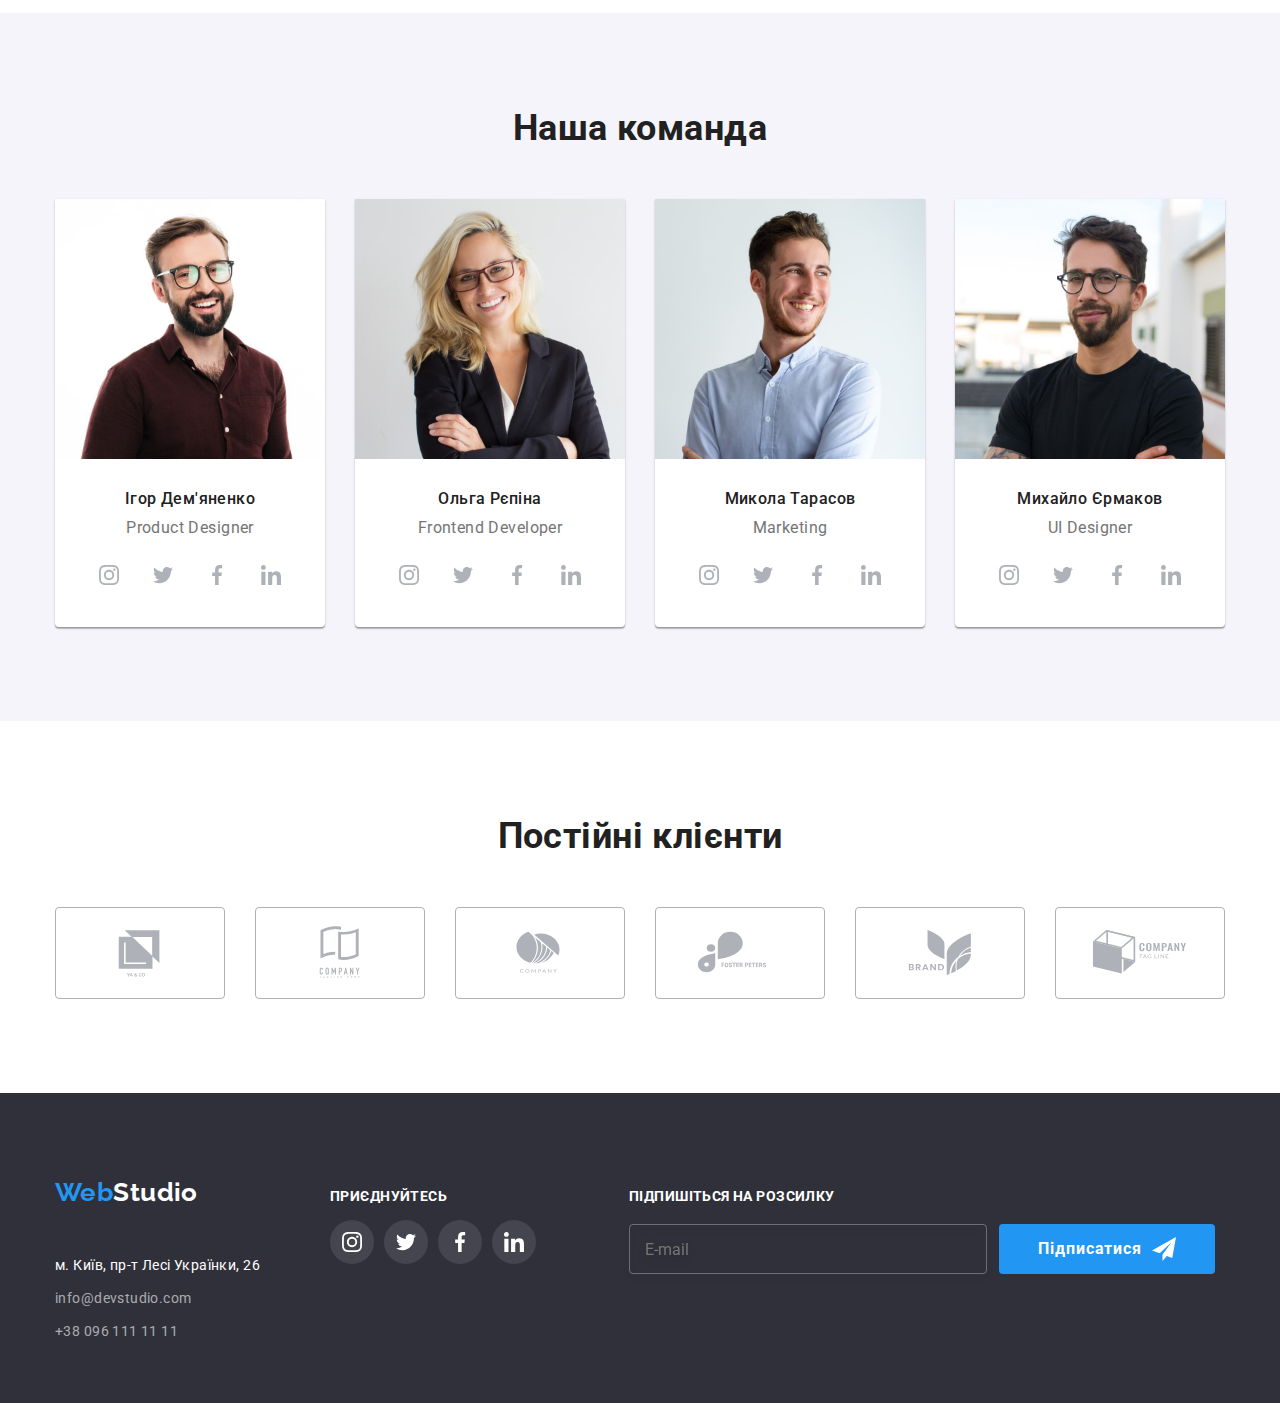
==== commit 1b92a026: "дз до проверки 22.11" ====
--- a/index.html
+++ b/index.html
@@ -8,41 +8,42 @@
     <link rel="preconnect" href="https://fonts.gstatic.com" crossorigin>
     <link href="https://fonts.googleapis.com/css2?family=Raleway:wght@700&family=Roboto:wght@400;500;700;900&display=swap" rel="stylesheet">
     <link rel="stylesheet" href="https://cdn.jsdelivr.net/npm/modern-normalize@1.1.0/modern-normalize.min.css">
-    <link rel="stylesheet" href="./css/styles.css">
+    <link rel="stylesheet" href="./css/main.min.css">
+    <!-- <link rel="stylesheet" href="./css/styles.css"> -->
     <link rel="preconnect" href="https://fonts.googleapis.com">
 </head>
 <body>
-    <header>
-        <div class="header container">
-            <nav class="header-nav">
+    <header class="header">
+        <div class="header__container container">
+            <nav class="nav">
                 <a class="logo link" href="./index.html"> 
-                    <span class="logo-first">Web</span><span class="logo-second">Studio</span> </a>
-                <ul class="header-nav-list">
-                    <li class="header-nav-item">
-                        <a class="header-nav-link link current" href="./index.html">Студія</a>
-                    </li>
-                    <li class="header-nav-item">
-                        <a class="header-nav-link link" href="./portfolio.html">Портфоліо</a>
-                    </li>
-                    <li class="header-nav-item">
-                        <a class="header-nav-link link" href="">Контакти</a>
+                    <span class="logo__first-part">Web</span><span class="logo__second-part">Studio</span> </a>
+                <ul class="nav__list">
+                    <li class="nav__item">
+                        <a class="nav__link link current" href="./index.html">Студія</a>
+                    </li>
+                    <li class="nav__item">
+                        <a class="nav__link link" href="./portfolio.html">Портфоліо</a>
+                    </li>
+                    <li class="nav__item">
+                        <a class="nav__link link" href="">Контакти</a>
                     </li>
                 </ul>
             </nav>
-            <ul class="header-contact-list">
-                <li class="header-contact-item">     
-                    <a class="header-contact-link link" href="mailto:info@devstudio.com">
-                        <div class="header-link-div">
-                            <svg class="header-icon-one">
+            <ul class="contacts">
+                <li class="contacts__item">     
+                    <a class="contacts__link link" href="mailto:info@devstudio.com">
+                        <div class="contacts__div">
+                            <svg class="contacts__img1">
                                 <use href="./images/icons.svg#icon-envelope"></use>
                             </svg>
                             info@devstudio.com
                         </div></a>
                 </li>
-                <li class="header-contact-item">
-                <a class="header-contact-link link" href="tel:+380961111111">
-                    <div class="header-link-div">
-                        <svg class="header-icon-two">
+                <li class="contacts__item">
+                <a class="contacts__link link" href="tel:+380961111111">
+                    <div class="contacts__div">
+                        <svg class="contacts__img2">
                             <use href="./images/icons.svg#icon-smartphone"></use>
                         </svg>
                         +38 096 111 11 11
@@ -54,79 +55,79 @@
 
     <main>
     <div>
-        <section class="business-solutions-section overlay">
+        <section class="hero overlay">
             <div class="container">
-            <h1 class="business-solutions-text">Ефективні рішення для <br> вашого бізнесу</h1>
-            <button class="business-solutions-btn btn " type="button" data-modal-open>Замовити послугу</button>
+            <h1 class="hero__title">Ефективні рішення для <br> вашого бізнесу</h1>
+            <button class="hero__btn btn " type="button" data-modal-open>Замовити послугу</button>
             </div>
         </section>
     </div>
-        <section class="peculiarities-section">
+        <section class="peculiarities">
             <h2 class="visually-hidden">ОСОБЛИВОСТІ</h2>
             <div class="container">    
-                <ul class="peculiarities-list">
-                    <li class="peculiarities-list-item">
-                        <div class="peculiarities-icon-div"> 
-                            <svg class="peculiarities-icon">
+                <ul class="peculiarities__list">
+                    <li class="peculiarities__list-item">
+                        <div class="peculiarities__icon-div"> 
+                            <svg class="peculiarities__icon">
                                 <use href="./images/icons.svg#icon-antenna1"></use>
                             </svg>
                         </div>
-                    <h3 class="peculiarities-header">Увага до деталей</h3>
-                    <p class="peculiarities-text">Ідейні міркування, і навіть початок повсякденної роботи з формування позиції.</p>
-                    </li>
-                    <li class="peculiarities-list-item">
-                        <div class="peculiarities-icon-div"> 
-                            <svg class="peculiarities-icon">
+                    <h3 class="peculiarities__title">Увага до деталей</h3>
+                    <p class="peculiarities__text">Ідейні міркування, і навіть початок повсякденної роботи з формування позиції.</p>
+                    </li>
+                    <li class="peculiarities__list-item">
+                        <div class="peculiarities__icon-div"> 
+                            <svg class="peculiarities__icon">
                                 <use href="./images/icons.svg#icon-clock1"></use>
                             </svg>
                         </div>
-                    <h3 class="peculiarities-header">Пунктуальність</h3>
-                    <p class="peculiarities-text">Завдання організації, особливо рамки і місце навчання кадрів тягне у себе.</p>
-                    </li>
-                    <li class="peculiarities-list-item">
-                        <div class="peculiarities-icon-div"> 
-                            <svg class="peculiarities-icon">
+                    <h3 class="peculiarities__title">Пунктуальність</h3>
+                    <p class="peculiarities__text">Завдання організації, особливо рамки і місце навчання кадрів тягне у себе.</p>
+                    </li>
+                    <li class="peculiarities__list-item">
+                        <div class="peculiarities__icon-div"> 
+                            <svg class="peculiarities__icon">
                                 <use href="./images/icons.svg#icon-diagram1"></use>
                             </svg>
                         </div>
-                    <h3 class="peculiarities-header">Планування</h3>
-                    <p class="peculiarities-text">Так само консультація з широким активом значною мірою зумовлює.</p>
-                    </li>
-                    <li class="peculiarities-list-item">
-                        <div class="peculiarities-icon-div"> 
-                            <svg class="peculiarities-icon">
+                    <h3 class="peculiarities__title">Планування</h3>
+                    <p class="peculiarities__text">Так само консультація з широким активом значною мірою зумовлює.</p>
+                    </li>
+                    <li class="peculiarities__list-item">
+                        <div class="peculiarities__icon-div"> 
+                            <svg class="peculiarities__icon">
                                 <use href="./images/icons.svg#icon-astronaut1"></use>
                             </svg>
                         </div>
-                    <h3 class="peculiarities-header">Сучасні технології</h3>
-                    <p class="peculiarities-text">Значимість цих проблем настільки очевидна, що реалізація планових завдань.</p>
+                    <h3 class="peculiarities__title">Сучасні технології</h3>
+                    <p class="peculiarities__text">Значимість цих проблем настільки очевидна, що реалізація планових завдань.</p>
                     </li>
                 </ul>
         </section>
             </div>
-    <section class="performance-section">
+    <section class="performance">
         <div class="container">
-            <h2 class="performance-header">Чим ми займаємося</h2>
-            <ul class="performance-list">
-                <li class="performance-item">
+            <h2 class="performance__title">Чим ми займаємося</h2>
+            <ul class="performance__list">
+                <li class="performance__item">
                     <div class="wrapper">
-                        <img class="performance-img"src="./images/img.jpg" alt="ноутбук на столе" width="370">
+                        <img class="performance__img"src="./images/img.jpg" alt="ноутбук на столе" width="370">
                         <div class="overlay-box">
                             <p class="overlay-text">Десктопні додатки</p>
                         </div>
                     </div>
                 </li>
-                <li class="performance-item">
+                <li class="performance__item">
                     <div class="wrapper">
-                        <img class="performance-img"src="./images/img1.jpg" alt="ноутбук и телефон" width="370">
+                        <img class="performance__img"src="./images/img1.jpg" alt="ноутбук и телефон" width="370">
                         <div class="overlay-box">
                             <p class="overlay-text">Мобільні додатки</p>
                         </div>
                     </div>
                 </li>
-                <li class="performance-item">
+                <li class="performance__item">
                     <div class="wrapper">
-                        <img class="performance-img"src="./images/img2.jpg" alt="планшет и комп" width="370">
+                        <img class="performance__img"src="./images/img2.jpg" alt="планшет и комп" width="370">
                         <div class="overlay-box">
                             <p class="overlay-text">Дизайнерські рішення</p>
                         </div>
@@ -135,41 +136,41 @@
             </ul>
         </div>
     </section>
-    <section class="team-section">
+    <section class="team">
         <div class="container">
-            <h2 class="team-header">Наша команда</h2>
-            <ul class="team-list">
-                <li class="team-list-item">
-                        <img class="team-list-img" src="./images/photo1.jpg" alt="Ігор Дем'яненко" 
+            <h2 class="team__title">Наша команда</h2>
+            <ul class="team__list">
+                <li class="team__item">
+                        <img class="team__img" src="./images/photo1.jpg" alt="Ігор Дем'яненко" 
                         width="270">
-                        <div class="team-list-div">
-                        <h3 class="team-list-header">Ігор Дем'яненко</h3>
-                        <p class="team-list-text">Product Designer</p>
-                        <ul class="social-list">
-                            <li class="social-item">
-                                <a class="social-link link" href="">
-                                    <svg class="social-icon">
+                        <div class="team__div">
+                        <h3 class="team__name">Ігор Дем'яненко</h3>
+                        <p class="team__text">Product Designer</p>
+                        <ul class="socials">
+                            <li class="socials__item">
+                                <a class="socials__link link" href="">
+                                    <svg class="socials__icon">
                                         <use href="./images/icons.svg#icon-instagram2"></use>
                                     </svg>
                                 </a>
                             </li> 
-                            <li class="social-item">
-                                <a class="social-link link" href="">
-                                    <svg class="social-icon">
+                            <li class="socials__item">
+                                <a class="socials__link link" href="">
+                                    <svg class="socials__icon">
                                         <use href="./images/icons.svg#icon-twitter1"></use>
                                     </svg>
                                 </a>
                             </li> 
-                            <li class="social-item">
-                                <a class="social-link link" href="">
-                                    <svg class="social-icon">
+                            <li class="socials__item">
+                                <a class="socials__link link" href="">
+                                    <svg class="socials__icon">
                                         <use href="./images/icons.svg#icon-facebook1"></use>
                                     </svg>
                                 </a>
                             </li> 
-                            <li class="social-item">
-                                <a class="social-link link" href="">
-                                    <svg class="social-icon">
+                            <li class="socials__item">
+                                <a class="socials__link link" href="">
+                                    <svg class="socials__icon">
                                         <use href="./images/icons.svg#icon-linkedin1"></use>
                                     </svg>
                                 </a>
@@ -178,37 +179,37 @@
                         </div>
                 </li>
     
-                <li class="team-list-item">
-                    <img class="team-list-img" src="./images/photo2.jpg" alt="Ольга Рєпіна" 
+                <li class="team__item">
+                    <img class="team__img" src="./images/photo2.jpg" alt="Ольга Рєпіна" 
                         width="270">
-                        <div class="team-list-div">
-                        <h3 class="team-list-header">Ольга Рєпіна</h3>
-                        <p class="team-list-text">Frontend Developer</p>
-                        <ul class="social-list">
-                            <li class="social-item">
-                                <a class="social-link link" href="">
-                                    <svg class="social-icon">
+                        <div class="team__div">
+                        <h3 class="team__name">Ольга Рєпіна</h3>
+                        <p class="team__text">Frontend Developer</p>
+                        <ul class="socials">
+                            <li class="socials__item">
+                                <a class="socials__link link" href="">
+                                    <svg class="socials__icon">
                                         <use href="./images/icons.svg#icon-instagram2"></use>
                                     </svg>
                                 </a>
                             </li> 
-                            <li class="social-item">
-                                <a class="social-link link" href="">
-                                    <svg class="social-icon">
+                            <li class="socials__item">
+                                <a class="socials__link link" href="">
+                                    <svg class="socials__icon">
                                         <use href="./images/icons.svg#icon-twitter1"></use>
                                     </svg>
                                 </a>
                             </li> 
-                            <li class="social-item">
-                                <a class="social-link link" href="">
-                                    <svg class="social-icon">
+                            <li class="socials__item">
+                                <a class="socials__link link" href="">
+                                    <svg class="socials__icon">
                                         <use href="./images/icons.svg#icon-facebook1"></use>
                                     </svg>
                                 </a>
                             </li> 
-                            <li class="social-item">
-                                <a class="social-link link" href="">
-                                    <svg class="social-icon">
+                            <li class="socials__item">
+                                <a class="socials__link link" href="">
+                                    <svg class="socials__icon">
                                         <use href="./images/icons.svg#icon-linkedin1"></use>
                                     </svg>
                                 </a>
@@ -217,37 +218,37 @@
                         </div>
                 </li>
     
-                <li class="team-list-item">
-                    <img class="team-list-img" src="./images/photo3.jpg" alt="Микола Тарасов" 
+                <li class="team__item">
+                    <img class="team__img" src="./images/photo3.jpg" alt="Микола Тарасов" 
                         width="270">
-                        <div class="team-list-div">
-                        <h3 class="team-list-header">Микола Тарасов</h3>
-                        <p class="team-list-text">Marketing</p>
-                        <ul class="social-list">
-                            <li class="social-item">
-                                <a class="social-link link" href="">
-                                    <svg class="social-icon">
+                        <div class="team__div">
+                        <h3 class="team__name">Микола Тарасов</h3>
+                        <p class="team__text">Marketing</p>
+                        <ul class="socials">
+                            <li class="socials__item">
+                                <a class="socials__link link" href="">
+                                    <svg class="socials__icon">
                                         <use href="./images/icons.svg#icon-instagram2"></use>
                                     </svg>
                                 </a>
                             </li> 
-                            <li class="social-item">
-                                <a class="social-link link" href="">
-                                    <svg class="social-icon">
+                            <li class="socials__item">
+                                <a class="socials__link link" href="">
+                                    <svg class="socials__icon">
                                         <use href="./images/icons.svg#icon-twitter1"></use>
                                     </svg>
                                 </a>
                             </li> 
-                            <li class="social-item">
-                                <a class="social-link link" href="">
-                                    <svg class="social-icon">
+                            <li class="socials__item">
+                                <a class="socials__link link" href="">
+                                    <svg class="socials__icon">
                                         <use href="./images/icons.svg#icon-facebook1"></use>
                                     </svg>
                                 </a>
                             </li> 
-                            <li class="social-item">
-                                <a class="social-link link" href="">
-                                    <svg class="social-icon">
+                            <li class="socials__item">
+                                <a class="socials__link link" href="">
+                                    <svg class="socials__icon">
                                         <use href="./images/icons.svg#icon-linkedin1"></use>
                                     </svg>
                                 </a>
@@ -256,37 +257,37 @@
                         </div>
                 </li>
     
-                <li class="team-list-item">                
-                    <img class="team-list-img" src="./images/photo4.jpg" alt="Михайло Єрмаков" 
+                <li class="team__item">                
+                    <img class="team__img" src="./images/photo4.jpg" alt="Михайло Єрмаков" 
                         width="270">
-                        <div class="team-list-div">
-                        <h3 class="team-list-header">Михайло Єрмаков</h3>
-                        <p class="team-list-text">UI Designer</p>
-                        <ul class="social-list">
-                            <li class="social-item">
-                                <a class="social-link link" href="">
-                                    <svg class="social-icon">
+                        <div class="team__div">
+                        <h3 class="team__name">Михайло Єрмаков</h3>
+                        <p class="team__text">UI Designer</p>
+                        <ul class="socials">
+                            <li class="socials__item">
+                                <a class="socials__link link" href="">
+                                    <svg class="socials__icon">
                                         <use href="./images/icons.svg#icon-instagram2"></use>
                                     </svg>
                                 </a>
                             </li> 
-                            <li class="social-item">
-                                <a class="social-link link" href="">
-                                    <svg class="social-icon">
+                            <li class="socials__item">
+                                <a class="socials__link link" href="">
+                                    <svg class="socials__icon">
                                         <use href="./images/icons.svg#icon-twitter1"></use>
                                     </svg>
                                 </a>
                             </li> 
-                            <li class="social-item">
-                                <a class="social-link link" href="">
-                                    <svg class="social-icon">
+                            <li class="socials__item">
+                                <a class="socials__link link" href="">
+                                    <svg class="socials__icon">
                                         <use href="./images/icons.svg#icon-facebook1"></use>
                                     </svg>
                                 </a>
                             </li> 
-                            <li class="social-item">
-                                <a class="social-link link" href="">
-                                    <svg class="social-icon">
+                            <li class="socials__item">
+                                <a class="socials__link link" href="">
+                                    <svg class="socials__icon">
                                         <use href="./images/icons.svg#icon-linkedin1"></use>
                                     </svg>
                                 </a>
@@ -298,48 +299,48 @@
         </div>
     </section>
 
-    <section class="clients-section">
+    <section class="clients">
         <div class="container">
-            <h2 class="clients-header">Постійні клієнти</h2>
-            <ul class="clients-list">
-                <li class="clients-item">
-                    <a class="clients-link" href="http://">
-                        <svg class="clients-icon">
+            <h2 class="clients__title">Постійні клієнти</h2>
+            <ul class="clients__list">
+                <li class="clients__item">
+                    <a class="clients__link" href="http://">
+                        <svg class="clients__icon">
                             <use href="./images/icons.svg#icon-Logo1"></use>
                         </svg>
                     </a>
                 </li>
-                <li class="clients-item">
-                    <a class="clients-link" href="http://">
-                        <svg class="clients-icon">
+                <li class="clients__item">
+                    <a class="clients__link" href="http://">
+                        <svg class="clients__icon">
                             <use href="./images/icons.svg#icon-Logo2"></use>
                         </svg>
                     </a>
                 </li>
-                <li class="clients-item">
-                    <a class="clients-link" href="http://">
-                        <svg class="clients-icon">
+                <li class="clients__item">
+                    <a class="clients__link" href="http://">
+                        <svg class="clients__icon">
                             <use href="./images/icons.svg#icon-Logo3"></use>
                         </svg>
                     </a>
                 </li>
-                <li class="clients-item">
-                    <a class="clients-link" href="http://">
-                        <svg class="clients-icon">
+                <li class="clients__item">
+                    <a class="clients__link" href="http://">
+                        <svg class="clients__icon">
                             <use href="./images/icons.svg#icon-Logo4"></use>
                         </svg>
                     </a>
                 </li>
-                <li class="clients-item">
-                    <a class="clients-link" href="http://">
-                        <svg class="clients-icon">
+                <li class="clients__item">
+                    <a class="clients__link" href="http://">
+                        <svg class="clients__icon">
                             <use href="./images/icons.svg#icon-Logo5"></use>
                         </svg>
                     </a>
                 </li>
-                <li class="clients-item">
-                    <a class="clients-link" href="http://">
-                        <svg class="clients-icon">
+                <li class="clients__item">
+                    <a class="clients__link" href="http://">
+                        <svg class="clients__icon">
                             <use href="./images/icons.svg#icon-Logo6"></use>
                         </svg>
                     </a>
@@ -349,65 +350,65 @@
     </section>
     </main>
 
-    <footer class="footer-section">
-        <div class="container footer-container">
+    <footer class="footer">
+        <div class="footer__container container">
             <div>
-                <a class="logo-footer link" href="/"><span class="logo-footer-first">Web</span><span class="logo-footer-second">Studio</span></a>
-        <address class="address-section">
-            <ul class="address-list">
-                <li class="address-list-item">
-                    <a class="address-main link" href="">м. Київ, пр-т Лесі Українки, 26</a>
-                </li>
-                <li class="address-list-item">
-                    <a class="address-link link" href="mailto:info@devstudio.com">info@devstudio.com</a>
-                </li>
-                <li class="address-list-item">
-                    <a class="address-link link" href="tel:+380961111111">+38 096 111 11 11</a>
+                <a class="logo-footer logo link" href="/"><span class="logo-footer__first-part">Web</span><span class="logo-footer__second-part">Studio</span></a>
+        <address class="address">
+            <ul class="address__list">
+                <li class="address__item">
+                    <a class="address__location link" href="">м. Київ, пр-т Лесі Українки, 26</a>
+                </li>
+                <li class="address__item">
+                    <a class="address__link link" href="mailto:info@devstudio.com">info@devstudio.com</a>
+                </li>
+                <li class="address__item">
+                    <a class="address__link link" href="tel:+380961111111">+38 096 111 11 11</a>
                 </li>
             </ul>
         </address>
             </div>
-            <div class="footer-social-div">
-                <b class="footer-social-text">приєднуйтесь</b>
-                <ul class="social-list-two">
-                    <li class="social-item-two">
-                        <a class="social-link-two link" href="">
-                            <svg class="social-icon-two">
+            <div class="footer-socials">
+                <b class="footer__text">приєднуйтесь</b>
+                <ul class="socials">
+                    <li class="socials__item">
+                        <a class="socials__link-footer link" href="">
+                            <svg class="socials__icon-footer">
                                 <use href="./images/icons.svg#icon-instagram2"></use>
                             </svg>
                         </a>
                     </li> 
-                    <li class="social-item-two">
-                        <a class="social-link-two link" href="">
-                            <svg class="social-icon-two">
+                    <li class="socials__item">
+                        <a class="socials__link-footer link" href="">
+                            <svg class="socials__icon-footer">
                                 <use href="./images/icons.svg#icon-twitter1"></use>
                             </svg>
                         </a>
                     </li> 
-                    <li class="social-item-two">
-                        <a class="social-link-two link" href="">
-                            <svg class="social-icon-two">
+                    <li class="socials__item">
+                        <a class="socials__link-footer link" href="">
+                            <svg class="socials__icon-footer">
                                 <use href="./images/icons.svg#icon-facebook1"></use>
                             </svg>
                         </a>
                     </li> 
-                    <li class="social-item-two">
-                        <a class="social-link-two link" href="">
-                            <svg class="social-icon-two">
+                    <li class="socials__item">
+                        <a class="socials__link-footer link" href="">
+                            <svg class="socials__icon-footer">
                                 <use href="./images/icons.svg#icon-linkedin1"></use>
                             </svg>
                         </a>
                     </li> 
                 </ul>
             </div>
-            <div class="footer-mailing">
-                <p class="footer-form-text">Підпишіться на розсилку</p>
-                <form class="mail-form">
+            <div class="subscription">
+                <p class="subscription__text">Підпишіться на розсилку</p>
+                <form class="sub-form">
                     <label for="user_email"></label>
-                    <input class="form-input" type="email" name="user_email" id="user_email" placeholder="E-mail">
-                    <button class="form-btn btn" type="submit">Підписатися
-                        <svg class="icon-send" width="24" height="24">
-                            <use href="./images/icons.svg#icon-send"></use>
+                    <input class="sub-form__input" type="email" name="user_email" id="user_email" placeholder="E-mail">
+                    <button class="sub-form__btn btn" type="submit">Підписатися
+                        <svg class="sub-form__btn-icon" width="24" height="24">
+                            <use href="./images/icons.svg#sub-form__btn-icon"></use>
                         </svg>
                     </button>
                 </form>
@@ -419,46 +420,46 @@
     <div class="backdrop is-hidden" data-modal>
         <div class="modal">
             <button class="close-btn" type="button" data-modal-close>
-                <svg class="close-btn-icon" width="11" height="11">
+                <svg class="close-btn__icon" width="11" height="11">
                     <use href="./images/icons.svg#icon-close-btn"></use>
                 </svg>
             </button>
-            <p class="modal-title">Залиште свої дані, ми вам передзвонимо</p>
+            <p class="modal__title">Залиште свої дані, ми вам передзвонимо</p>
             <form class="modal-form">
-                <div class="form-group">
-                    <label class="form-field" for="user_name">
-                        <span class="form-label">Ім'я</span>
-                        <input class="modal-form-input" type="text" name="user-name" id="user_name">
-                        <svg class="form-icon" width="18" height="18">
+                <div class="form__group">
+                    <label class="modal-form__field" for="user_name">
+                        <span class="modal-form__label">Ім'я</span>
+                        <input class="modal-form__input" type="text" name="user-name" id="user_name">
+                        <svg class="modal-form__icon" width="18" height="18">
                             <use href="./images/icons.svg#icon-user"></use>
                         </svg>
                     </label>
-                    <label class="form-field" for="user_tel">
-                        <span class="form-label">Телефон</span>
-                        <input class="modal-form-input" type="tel" name="user-tel" id="user_tel">
-                        <svg class="form-icon" width="18" height="18">
+                    <label class="modal-form__field" for="user_tel">
+                        <span class="modal-form__label">Телефон</span>
+                        <input class="modal-form__input" type="tel" name="user-tel" id="user_tel">
+                        <svg class="modal-form__icon" width="18" height="18">
                             <use href="./images/icons.svg#icon-user-phone"></use>
                         </svg>
                     </label>
-                    <label class="form-field" for="user_email">
-                        <span class="form-label">Пошта</span>
-                        <input class="modal-form-input" type="email" name="user-email" id="user_email">
-                        <svg class="form-icon" width="18" height="18">
+                    <label class="modal-form__field" for="user_email">
+                        <span class="modal-form__label">Пошта</span>
+                        <input class="modal-form__input" type="email" name="user-email" id="user_email">
+                        <svg class="modal-form__icon" width="18" height="18">
                             <use href="./images/icons.svg#icon-user-email"></use>
                         </svg>
                     </label>
                 </div>
-                <div class="form-group">
-                    <label class="form-field" for="user_comment">
-                        <span class="form-label">Коментар</span>
-                        <textarea class="form-textarea" name="comment" name="user-comment" id="user_comment" cols="55" rows="10" placeholder="Введіть текст"></textarea>
+                <div class="form__group">
+                    <label class="modal-form__field" for="user_comment">
+                        <span class="modal-form__label">Коментар</span>
+                        <textarea class="modal-form__textarea" name="comment" name="user-comment" id="user_comment" cols="55" rows="10" placeholder="Введіть текст"></textarea>
                     </label>
                 </div>
-                <label class="form-agreement" for="modal_checkbox">
-                    <input class="form-checkbox" type="checkbox" name="checkbox-agreement" id="modal_checkbox">
-                    <span class="form-agreement-text">Погоджуюся з розсилкою та приймаю <a class="form-agreement-link" href="">Умови договору</a></span>
+                <label class="modal-form__agreement" for="modal_checkbox">
+                    <input class="modal-form__checkbox" type="checkbox" name="checkbox-agreement" id="modal_checkbox">
+                    <span class="modal-form__text">Погоджуюся з розсилкою та приймаю <a class="modal-form__agreement-link" href="">Умови договору</a></span>
                 </label>
-                <button class="modal-submit-btn btn" type="submit">Відправити</button>
+                <button class="modal__submit-btn btn" type="submit">Відправити</button>
             </form>
 
         </div>
--- a/css/main.min.css
+++ b/css/main.min.css
@@ -0,0 +1 @@
+:root{--first-background-color:#F5F4FA;--second-background-color:#2F303A;--primary-color:#757575;--second-white-color:#FFFFFF;--third-header-color: #212121;--fourth-blue-color: #2196F3;--time-animation: 250ms cubic-bezier(0.4, 0, 0.2, 1)}body{font-family:"Roboto",sans-serif}body{font-family:"Roboto",sans-serif;color:var(--primary-color);font-size:14px;letter-spacing:.03em}h1,h2,h3,p,ul{margin:0px;padding:0px}ul{list-style-type:none}.link{text-decoration:none;color:inherit}.btn{font-family:inherit}img{display:block;max-width:100%;height:auto}.visually-hidden{position:absolute;width:1px;height:1px;margin:-1px;border:0;padding:0;white-space:nowrap;-webkit-clip-path:inset(100%);clip-path:inset(100%);clip:rect(0 0 0 0);overflow:hidden}.container{width:1200px;margin-left:auto;margin-right:auto;padding-left:15px;padding-right:15px}.header{border-bottom:1px solid #ececec}.header__container{display:-webkit-box;display:-ms-flexbox;display:flex;-webkit-box-align:center;-ms-flex-align:center;align-items:center}.nav__link{position:relative;color:var(--primary-color);-webkit-transition:color var(--time-animation);transition:color var(--time-animation)}.nav__link:hover,.nav__link:focus{color:var(--fourth-blue-color)}.contacts{display:-webkit-box;display:-ms-flexbox;display:flex;-webkit-box-align:center;-ms-flex-align:center;align-items:center;margin-left:318px;font-weight:500;font-size:14px;line-height:1.1428571429;letter-spacing:.02em;color:var(--primary-color)}.contacts__item+.contacts__item{margin-left:30px}.contacts__item{display:block;padding-top:32px;padding-bottom:32px}.contacts__div{display:-webkit-box;display:-ms-flexbox;display:flex;-webkit-box-align:center;-ms-flex-align:center;align-items:center;-webkit-box-pack:center;-ms-flex-pack:center;justify-content:center}.contacts__img1{width:16px;height:12px;margin-right:10px;fill:currentColor}.contacts__img2{width:10px;height:16px;margin-right:10px;fill:currentColor}.contacts__link:hover,.contacts__link:focus{color:var(--fourth-blue-color)}.logo{display:block;padding-top:24px;padding-bottom:25px;font-family:"Raleway",sans-serif;font-weight:700;font-size:26px;line-height:1.19}.logo__first-part{color:var(--fourth-blue-color)}.logo__second-part{color:var(--third-header-color)}.logo-footer{margin-bottom:20px}.logo-footer__first-part{color:var(--fourth-blue-color)}.logo-footer__second-part{color:var(--second-white-color)}.nav{display:-webkit-box;display:-ms-flexbox;display:flex;-webkit-box-align:center;-ms-flex-align:center;align-items:center}.nav__list{display:-webkit-box;display:-ms-flexbox;display:flex}.nav__item{display:block;padding-top:32px;padding-bottom:32px;font-weight:500;font-size:14px;line-height:1.1428571429;letter-spacing:.02em;color:var(--third-header-color)}.nav__list .link.current{color:var(--fourth-blue-color)}.nav__list .nav__item:not(:first-child){margin-left:50px}.nav__list .nav__item:first-child{margin-left:93px}.nav__link.current::after{content:"";position:absolute;bottom:-33px;left:0;width:100%;height:4px;background-color:var(--fourth-blue-color);border-radius:2px}.overlay{max-width:1600px;height:600px;margin-left:auto;margin-right:auto;background-image:-webkit-gradient(linear, right top, left top, from(rgba(47, 48, 58, 0.4)), to(rgba(47, 48, 58, 0.4))),url(../images/hero.jpg);background-image:linear-gradient(to left, rgba(47, 48, 58, 0.4), rgba(47, 48, 58, 0.4)),url(../images/hero.jpg);background-repeat:no-repeat;background-position:center;background-size:cover}.hero{display:-webkit-box;display:-ms-flexbox;display:flex;-webkit-box-align:center;-ms-flex-align:center;align-items:center;-webkit-box-pack:center;-ms-flex-pack:center;justify-content:center;padding-top:200px;padding-bottom:200px;background-color:var(--second-background-color);text-align:center;border:none}.hero__title{margin-bottom:30px;font-weight:900;font-size:44px;line-height:1.3636363636;text-align:center;letter-spacing:.06em;text-transform:uppercase;color:var(--second-white-color)}.hero__btn{display:block;margin:auto;cursor:pointer;border:none;border-radius:4px;width:216px;height:50px;font-weight:700;font-size:16px;line-height:1.875;letter-spacing:.06em;color:var(--second-white-color);background-color:var(--fourth-blue-color);-webkit-transition:background-color var(--time-animation);transition:background-color var(--time-animation)}.hero__btn:hover,.hero__btn:focus{background-color:#188ce8}.sub-form__btn{display:-webkit-box;display:-ms-flexbox;display:flex;-webkit-box-pack:center;-ms-flex-pack:center;justify-content:center;-webkit-box-align:center;-ms-flex-align:center;align-items:center;gap:10px;margin:auto;margin-left:12px;cursor:pointer;border:none;border-radius:4px;width:216px;height:50px;font-weight:700;font-size:16px;line-height:1.875;letter-spacing:.06em;color:var(--second-white-color);background-color:var(--fourth-blue-color);-webkit-transition:background-color var(--time-animation);transition:background-color var(--time-animation)}.sub-form__btn:hover,.sub-form__btn:focus{background-color:#188ce8}.sub-form__btn-icon{fill:var(--second-white-color)}.close-btn{display:-webkit-box;display:-ms-flexbox;display:flex;-webkit-box-align:center;-ms-flex-align:center;align-items:center;-webkit-box-pack:center;-ms-flex-pack:center;justify-content:center;position:absolute;top:10px;right:10px;width:30px;height:30px;padding:10;background-color:rgba(0,0,0,0);cursor:pointer;border:1px solid rgba(0,0,0,.1019607843);border-radius:50%;-webkit-transition:fill var(--time-animation);transition:fill var(--time-animation)}.close-btn__icon{fill:var(--third-header-color)}.close-btn:hover .close-btn__icon,.close-btn:focus .close-btn__icon{fill:var(--fourth-blue-color)}.close-btn:hover .close-btn__icon:hover,.close-btn:hover .close-btn__icon:focus,.close-btn:focus .close-btn__icon:hover,.close-btn:focus .close-btn__icon:focus{fill:var(--fourth-blue-color)}.modal__submit-btn{display:-webkit-box;display:-ms-flexbox;display:flex;-webkit-box-pack:center;-ms-flex-pack:center;justify-content:center;-webkit-box-align:center;-ms-flex-align:center;align-items:center;gap:10px;margin:auto;cursor:pointer;border:none;border-radius:4px;width:216px;height:50px;font-weight:700;font-size:16px;line-height:1.875;letter-spacing:.06em;color:var(--second-white-color);background-color:var(--fourth-blue-color);-webkit-box-shadow:0px 4px 4px rgba(0,0,0,.25);box-shadow:0px 4px 4px rgba(0,0,0,.25);-webkit-transition:background-color var(--time-animation);transition:background-color var(--time-animation)}.modal__submit-btn:hover,.modal__submit-btn:focus{background-color:#188ce8}.portfolio__btn-list{display:-webkit-box;display:-ms-flexbox;display:flex;gap:8px;-webkit-box-pack:center;-ms-flex-pack:center;justify-content:center;margin-bottom:50px}.portfolio__btn{display:block;padding:6px 25px;border:none;border-radius:4px;cursor:pointer;background:#f5f4fa;font-weight:500;font-size:16px;line-height:1.625;text-align:center;color:var(--third-header-color);-webkit-transition:background-color var(--time-animation),color var(--time-animation),-webkit-box-shadow var(--time-animation);transition:background-color var(--time-animation),color var(--time-animation),-webkit-box-shadow var(--time-animation);transition:box-shadow var(--time-animation),background-color var(--time-animation),color var(--time-animation);transition:box-shadow var(--time-animation),background-color var(--time-animation),color var(--time-animation),-webkit-box-shadow var(--time-animation)}.portfolio__btn:hover,.portfolio__btn:focus{-webkit-box-shadow:0px 3px 1px rgba(0,0,0,.1),0px 1px 2px rgba(0,0,0,.08),0px 2px 2px rgba(0,0,0,.12);box-shadow:0px 3px 1px rgba(0,0,0,.1),0px 1px 2px rgba(0,0,0,.08),0px 2px 2px rgba(0,0,0,.12);background:var(--fourth-blue-color);color:var(--second-white-color)}.peculiarities{padding-top:94px;padding-bottom:94px}.peculiarities__list{display:-webkit-box;display:-ms-flexbox;display:flex}.peculiarities__list-item{width:270px}.peculiarities__list-item:not(:first-child){margin-left:30px}.peculiarities__icon-div{display:-webkit-box;display:-ms-flexbox;display:flex;width:270px;height:120px;-webkit-box-align:center;-ms-flex-align:center;align-items:center;-webkit-box-pack:center;-ms-flex-pack:center;justify-content:center;background-color:var(--first-background-color)}.peculiarities__icon{display:block;width:70px;height:70px}.peculiarities__title{margin-top:30px;font-size:14px;line-height:1.1428571429;text-transform:uppercase;color:var(--third-header-color)}.peculiarities__text{margin-top:10px;font-size:14px;line-height:1.7142857143;color:var(--primary-color)}.performance{padding-bottom:94px}.performance__list{display:-webkit-box;display:-ms-flexbox;display:flex;gap:30px}.performance__title{margin-bottom:50px;font-size:36px;line-height:42px;text-align:center;color:var(--third-header-color)}.wrapper{position:relative}.overlay-box{position:absolute;bottom:0;left:0;width:100%;min-height:70px;padding-top:27px;background-color:rgba(47,48,58,.8)}.overlay-text{font-weight:700;font-size:14px;text-transform:uppercase;line-height:1.1428571429;text-align:center;color:var(--second-white-color)}.team{padding-top:94px;padding-bottom:94px;background-color:#f5f4fa}.team__title{margin-bottom:50px;font-size:36px;line-height:1.1666666667;text-align:center;color:var(--third-header-color)}.team__list{display:-webkit-box;display:-ms-flexbox;display:flex;gap:30px;width:1170px}.team__item{background-color:#fff;-webkit-box-shadow:0px 1px 3px rgba(0,0,0,.12),0px 1px 1px rgba(0,0,0,.14),0px 2px 1px rgba(0,0,0,.2);box-shadow:0px 1px 3px rgba(0,0,0,.12),0px 1px 1px rgba(0,0,0,.14),0px 2px 1px rgba(0,0,0,.2);border-radius:0px 0px 4px 4px}.team__div{padding-top:30px;padding-bottom:30px;text-align:center}.team__name{margin-bottom:10px;font-weight:500;font-size:16px;line-height:1.1875;color:var(--third-header-color)}.team__text{font-size:16px;line-height:1.1875;color:var(--primary-color)}.socials{display:-webkit-box;display:-ms-flexbox;display:flex;-webkit-box-align:center;-ms-flex-align:center;align-items:center;-webkit-box-pack:center;-ms-flex-pack:center;justify-content:center;gap:10px;margin-top:16px;margin-left:auto;margin-right:auto}.socials__link{display:-webkit-box;display:-ms-flexbox;display:flex;-webkit-box-align:center;-ms-flex-align:center;align-items:center;-webkit-box-pack:center;-ms-flex-pack:center;justify-content:center;width:44px;height:44px;border-radius:50%;-webkit-transition:background-color var(--time-animation);transition:background-color var(--time-animation)}.socials__link:hover,.socials__link:focus{background-color:var(--fourth-blue-color)}.socials__icon{width:20px;height:20px;fill:#afb1b8;-webkit-transition:fill var(--time-animation);transition:fill var(--time-animation)}.socials__link:hover .socials__icon,.socials__link:focus .socials__icon{fill:var(--second-white-color)}.footer-socials{width:206px;height:80px;margin-left:70px}.socials__link-footer{display:-webkit-box;display:-ms-flexbox;display:flex;-webkit-box-align:center;-ms-flex-align:center;align-items:center;-webkit-box-pack:center;-ms-flex-pack:center;justify-content:center;width:44px;height:44px;border-radius:50%;background-color:rgba(255,255,255,.1);-webkit-transition:background-color var(--time-animation);transition:background-color var(--time-animation)}.socials__link-footer:hover,.socials__link-footer:focus{background-color:var(--fourth-blue-color)}.socials__icon-footer{width:20px;height:20px;fill:var(--second-white-color);-webkit-transition:fill var(--time-animation);transition:fill var(--time-animation)}.socials__icon-footer:hover,.socials__icon-footer:focus{fill:var(--second-white-color)}.clients{padding-top:94px;padding-bottom:94px}.clients__title{margin-bottom:50px;font-size:36px;line-height:1.1666666667;text-align:center;color:var(--third-header-color)}.clients__list{display:-webkit-box;display:-ms-flexbox;display:flex;-webkit-box-align:center;-ms-flex-align:center;align-items:center;-webkit-box-pack:center;-ms-flex-pack:center;justify-content:center;gap:30px}.clients__link{display:-webkit-box;display:-ms-flexbox;display:flex;-webkit-box-align:center;-ms-flex-align:center;align-items:center;-webkit-box-pack:center;-ms-flex-pack:center;justify-content:center;width:170px;height:92px;border:1px solid #afb1b8;border-radius:4px}.clients__link:hover,.clients__link:focus{border:1px solid #2196f3;border-radius:4px}.clients__icon{width:106px;height:60px;fill:#afb1b8;-webkit-transition:fill var(--time-animation);transition:fill var(--time-animation)}.clients__link:hover .clients__icon,.clients__link:focus .clients__icon{fill:#2196f3}.footer{padding-top:60px;padding-bottom:60px;background-color:var(--second-background-color)}.footer__container{display:-webkit-box;display:-ms-flexbox;display:flex;-webkit-box-align:baseline;-ms-flex-align:baseline;align-items:baseline;-webkit-box-pack:start;-ms-flex-pack:start;justify-content:flex-start}.footer__text{font:inherit;font-weight:700;line-height:1.1428571429;text-align:center;text-transform:uppercase;color:var(--second-white-color)}.subscription{margin-left:93px}.subscription__text{margin-bottom:20px;font:inherit;font-weight:700;line-height:1.1428571429;text-transform:uppercase;color:var(--second-white-color)}.address__list{font-style:normal}.address__item:not(:last-child){margin-bottom:9px}.address__location{font-size:14px;line-height:1.7142857143;color:var(--second-white-color)}.address__location:hover,.address__location:focus{color:var(--fourth-blue-color)}.address__link{display:block;font-size:14px;line-height:1.7142857143;color:rgba(255,255,255,.6);-webkit-transition:color var(--time-animation);transition:color var(--time-animation)}.address__link:hover,.address__link:focus{color:var(--fourth-blue-color)}.sub-form{display:-webkit-box;display:-ms-flexbox;display:flex;-webkit-box-pack:center;-ms-flex-pack:center;justify-content:center}.sub-form__input{width:358px;height:50px;padding:15px;font-size:16px;line-height:1.25;color:rgba(255,255,255,.6);background-color:rgba(0,0,0,0);border:1px solid rgba(255,255,255,.3);-webkit-filter:drop-shadow(0px 4px 4px rgba(0, 0, 0, 0.15));filter:drop-shadow(0px 4px 4px rgba(0, 0, 0, 0.15));border-radius:4px}.backdrop{position:fixed;top:0;left:0;width:100%;height:100%;background-color:rgba(0,0,0,.3);opacity:1;visibility:visible;pointer-events:initial;-webkit-transition:opacity var(--time-animation),visibility var(--time-animation);transition:opacity var(--time-animation),visibility var(--time-animation)}.backdrop.is-hidden{opacity:0;visibility:hidden;pointer-events:none}.modal{position:absolute;top:50%;left:50%;-webkit-transform:translate(-50%, -50%);transform:translate(-50%, -50%);padding:40px;width:530px;min-height:580px;border-radius:4px;background-color:var(--second-white-color);-webkit-box-shadow:0px 1px 3px rgba(0,0,0,.12),0px 1px 1px rgba(0,0,0,.14),0px 2px 1px rgba(0,0,0,.2);box-shadow:0px 1px 3px rgba(0,0,0,.12),0px 1px 1px rgba(0,0,0,.14),0px 2px 1px rgba(0,0,0,.2)}.modal__title{margin-bottom:12px;text-align:center;font-size:20px;font-weight:700;line-height:1.15;color:var(--third-header-color)}.modal-form__input{width:448px;height:40px;padding-left:40px;margin-bottom:10px;border:1px solid rgba(33,33,33,.2);border-radius:4px;-webkit-transition:border var(--time-animation);transition:border var(--time-animation)}.modal-form__input:hover,.modal-form__input:focus{border:1px solid var(--fourth-blue-color);outline:1px solid var(--fourth-blue-color)}.modal-form__icon{position:absolute;top:27px;left:12px}.modal-form__input:hover .modal-form__icon,.modal-form__input:focus .modal-form__icon{fill:var(--fourth-blue-color)}.modal-form__field:hover .modal-form__icon,.modal-form__field:focus-within .modal-form__icon{fill:var(--fourth-blue-color)}.modal-form__textarea{width:448px;padding:12px 16px;border:1px solid rgba(33,33,33,.2);border-radius:4px;resize:none;font-size:12px;line-height:1.1666666667;color:var(--primary-color);-webkit-transition:border var(--time-animation);transition:border var(--time-animation)}.modal-form__textarea:hover,.modal-form__textarea:focus{border:1px solid var(--fourth-blue-color);outline:1px solid var(--fourth-blue-color)}.modal-form__label{margin-bottom:4px;font-size:12px;line-height:1.1666666667;color:var(--primary-color)}.modal-form__field{position:relative;-webkit-transition:fill var(--time-animation);transition:fill var(--time-animation)}.modal-form__agreement{display:-webkit-box;display:-ms-flexbox;display:flex;-webkit-box-pack:center;-ms-flex-pack:center;justify-content:center;gap:8px;margin-top:20px;margin-bottom:30px}.modal-form__checkbox{-webkit-appearance:none;-moz-appearance:none;appearance:none;width:16px;height:15px;cursor:pointer;border:2px solid #212121;border-radius:2px;background-image:url("data:image/svg+xml,%3Csvg xmlns='http://www.w3.org/2000/svg' width='13' height='10' fill='none'%3E%3Cmask id='a' width='13' height='10' x='0' y='0' fill='%23000' maskUnits='userSpaceOnUse'%3E%3Cpath fill='%23fff' d='M0 0h13v10H0z'/%3E%3Cpath d='M4.496 7.312 1.888 4.824 1 5.665 4.496 9 12 1.841 11.118 1 4.496 7.312Z'/%3E%3C/mask%3E%3Cpath fill='%23fff' d='M4.496 7.312 1.888 4.824 1 5.665 4.496 9 12 1.841 11.118 1 4.496 7.312Z'/%3E%3Cpath stroke='%23fff' stroke-width='.4' d='M4.496 7.312 1.888 4.824 1 5.665 4.496 9 12 1.841 11.118 1 4.496 7.312Z' mask='url(%23a)'/%3E%3C/svg%3E");background-repeat:no-repeat;background-position:center;background-size:0;-webkit-transition:var(--time-animation);transition:var(--time-animation)}.modal-form__checkbox:checked{background-color:var(--fourth-blue-color);border-color:rgba(0,0,0,0);background-size:contain}.modal-form__text{-webkit-user-select:none;-moz-user-select:none;-ms-user-select:none;user-select:none}.modal-form__agreement-link{color:var(--fourth-blue-color)}.portfolio{padding-top:94px;padding-bottom:94px}.portfolio__list{display:-webkit-box;display:-ms-flexbox;display:flex;-ms-flex-wrap:wrap;flex-wrap:wrap;gap:30px}.portfolio__div{padding:20px 24px;border:1px solid #eee;border-top:none}.portfolio__title{margin-bottom:4px;font-size:18px;line-height:2;letter-spacing:.06em;color:var(--third-header-color)}.portfolio__text{font-size:16px;line-height:1.875;color:var(--primary-color)}.portfolio__link{display:block;-webkit-transition:-webkit-box-shadow var(--time-animation);transition:-webkit-box-shadow var(--time-animation);transition:box-shadow var(--time-animation);transition:box-shadow var(--time-animation), -webkit-box-shadow var(--time-animation)}.portfolio__link:hover,.portfolio__link:focus{-webkit-box-shadow:0px 4px 4px rgba(0,0,0,.25);box-shadow:0px 4px 4px rgba(0,0,0,.25)}.portfolio__tumb{position:relative;overflow:hidden}.portfolio__overlay{position:absolute;left:0;top:0;width:100%;height:100%;background-color:rgba(33,150,243,.9);-webkit-transform:translateY(101%);transform:translateY(101%);-webkit-transition:-webkit-transform var(--time-animation);transition:-webkit-transform var(--time-animation);transition:transform var(--time-animation);transition:transform var(--time-animation), -webkit-transform var(--time-animation)}.portfolio__item:hover .portfolio__overlay{-webkit-transform:translateY(0);transform:translateY(0)}.portfolio__overlay-text{font-size:18px;line-height:1.75;color:var(--second-white-color);padding:63px 24px}/*# sourceMappingURL=main.min.css.map */--- a/css/styles.css
+++ b/css/styles.css
@@ -1,6 +1,6 @@
 /* Общие стили */
 
-:root {
+/* :root {
     --first-background-color:#F5F4FA;
     --second-background-color:#2F303A;
     --primary-color:#757575;
@@ -8,12 +8,12 @@
     --third-header-color: #212121;
     --fourth-blue-color: #2196F3;
     --time-animation: 250ms cubic-bezier(0.4, 0, 0.2, 1);
-}
-
-body {
+} */
+
+/* body {
     font-family: "Roboto", sans-serif;
-    background: var(--second-white-color);
-    color: var(--primary-color);
+    /* background: var(--second-white-color); */
+    /* color: var(--primary-color);
     font-size: 14px;
     letter-spacing: 0.03em;
 }
@@ -48,58 +48,69 @@
     margin-right: auto;
     padding-left: 15px;
     padding-right: 15px;
-}
+} */ */
 
 /* Лого и навигация */
 
-header {
+/* header {
     border-bottom: 1px solid #ECECEC;
-}
-
-.header {
-    display: flex;
-}
-
-.logo, .logo-footer {
+} */
+
+/* .header {
+    border-bottom: 1px solid #ECECEC;
+}
+
+.header__container {
+    display: flex;
+    align-items: center;
+} */
+
+
+/* .logo {
+    display: block;
     font-family: 'Raleway', sans-serif;
     font-weight: 700;
     font-size: 26px;
     line-height: 1.19;
-    letter-spacing: 0.03em;
-}
-
-.logo-first {
+}
+
+.logo__first-part {
     color: var(--fourth-blue-color);
 }
 
-.logo-second {
+.logo__second-part {
     color: var(--third-header-color);
-}
-
-.header-nav-list .link.current {
+} */
+
+/* .nav__list .link.current {
     color: var(--fourth-blue-color);
 }
 
-.header-nav-list li:not(:first-child) {
+.nav__list .nav__item:not(:first-child) {
     margin-left: 50px;
 }
 
-.header-nav-list li:first-child {
+.nav__list .nav__item:first-child {
     margin-left: 93px;
-}
-
-
-.header-nav-item {
+} */
+
+
+/* .nav__item {
     font-weight: 500;
     font-size: 14px;
     line-height: calc(16 / 14);
     letter-spacing: 0.02em;
     color: var(--third-header-color);
-}
-
-
-.header-contact-list {
-    display: flex;
+} */
+
+/* .header__container {
+    display: flex;
+    align-items: center;
+} */
+
+/* .contacts {
+    display: flex;
+    align-items: center;
     margin-left: 318px;
 
 
@@ -108,29 +119,29 @@
     line-height: calc(16 / 14);
     letter-spacing: 0.02em;
     color: var(--primary-color);
-}
-
-.header-contact-list li + li {
+} */
+
+/* .contacts__item + .contacts__item {
     margin-left: 30px;
-}
-
-.header-nav-link {
+} */
+
+/* .nav__link {
     position: relative;
     color: var(--primary-color);
     transition: color var(--time-animation);
 }
 
-.header-nav-link:hover,
-.header-nav-link:focus {
+.nav__link:hover,
+.nav__link:focus {
     color: var(--fourth-blue-color);
-}
-
-.header-contact-link:hover,
-.header-contact-link:focus {
+} */
+
+/* .contacts__link:hover,
+.contacts__link:focus {
     color: var(--fourth-blue-color);
-}
-
-.header-nav-link.current::after {
+} */
+
+/* .nav__link.current::after {
     content: '';
     position: absolute;
     bottom: -33px;
@@ -140,55 +151,56 @@
     height: 4px;
     background-color: var(--fourth-blue-color);
     border-radius: 2px;
-}
-
-
-.header-nav .logo {
+} */
+
+
+/* .nav .logo {
     display: block;
     padding-top: 24px;
     padding-bottom: 25px;
-}
-
-.header-nav-item,
-.header-contact-item {
+} */
+
+/* .nav__item, */
+
+/* .contacts__item {
     display: block;
     padding-top: 32px;
     padding-bottom: 32px;
 }
 
-.header-link-div {
-    display: flex;
-    align-items: center;
-    justify-content: center;
-}
-
-.header-icon-one {
+.contacts__div {
+    display: flex;
+    align-items: center;
+    justify-content: center;
+}
+
+.contacts__img1 {
     width: 16px;
     height: 12px;
     margin-right: 10px;
     fill: currentColor;
 }
 
-.header-icon-two {
+.contacts__img2 {
     width: 10px;
     height: 16px;
     margin-right: 10px;
     fill: currentColor;
-}
-
-.header {
-    display: flex;
-    align-items: center;
-}
-
-.header-nav-list {
-    display: flex;
-}
-
-.header-nav {
-    display: flex;
-    align-items: center;
-}
+} */
+
+/* .header {
+    display: flex;
+    align-items: center;
+} */
+
+/* .nav__list {
+    display: flex;
+}
+
+.nav {
+    display: flex;
+    align-items: center;
+} */
 
 
 /* MAIN */
@@ -196,18 +208,20 @@
 /* HERO */
 
 
-.business-solutions-section {
-    display: flex;
-    align-items: center;
-    justify-content: center;
+/* .hero {
+    display: flex;
+    align-items: center;
+    justify-content: center;
+
+    padding-top: 200px;
+    padding-bottom: 200px;
+
     background-color: var(--second-background-color);
     text-align: center;
-    padding-top: 200px;
-    padding-bottom: 200px;
     border: none;
-}
-
-.overlay {
+} */
+
+/* .overlay {
     max-width: 1600px;
     height: 600px;
     margin-left: auto;
@@ -220,9 +234,9 @@
     background-repeat: no-repeat;
     background-position: center;
     background-size: cover;
-}
-
-.business-solutions-text {
+} */
+
+/* .hero__title {
     margin-bottom: 30px;
 
     font-weight: 900;
@@ -232,9 +246,9 @@
     letter-spacing: 0.06em;
     text-transform: uppercase;
     color: var(--second-white-color)
-}
-
-.business-solutions-btn {
+} */
+
+/* .hero__btn {
     display: block;
     margin: auto;
 
@@ -253,16 +267,16 @@
     transition: background-color var(--time-animation);
 }
 
-.business-solutions-btn:hover,
-.business-solutions-btn:focus  {
+.hero__btn:hover,
+.hero__btn:focus  {
     background-color: #188CE8;
-}
+} */
 
 
 /* Секция Особенности */
 
 /* Скрываем заголовок h2 */
-.visually-hidden {
+/* .visually-hidden {
     position: absolute;
     width: 1px;
     height: 1px;
@@ -273,26 +287,26 @@
     clip-path: inset(100%);
     clip: rect(0 0 0 0);
     overflow: hidden;
-  }
-
-  .peculiarities-section {
+  } */
+
+  /* .peculiarities {
     padding-top: 94px;
     padding-bottom: 94px;
   }
 
-  .peculiarities-list {
+  .peculiarities__list {
     display: flex;
   }
 
-  .peculiarities-list-item {
+  .peculiarities__list-item {
     width: 270px;
   }
 
-  .peculiarities-list-item:not(:first-child) {
+  .peculiarities__list-item:not(:first-child) {
     margin-left: 30px;
   }
 
-  .peculiarities-icon-div {
+  .peculiarities__icon-div {
     display: flex;
     width: 270px;
     height: 120px;
@@ -301,13 +315,13 @@
     background-color: var(--first-background-color);
   }
 
-  .peculiarities-icon {
+  .peculiarities__icon {
     display: block;
     width: 70px;
     height: 70px;
   }
 
-.peculiarities-header {
+.peculiarities__title {
     margin-top: 30px;
     font-size: 14px;
     line-height: calc(16 / 14);
@@ -315,26 +329,26 @@
     color: var(--third-header-color);
 }
 
-.peculiarities-text {
+.peculiarities__text {
     margin-top: 10px;
 
     font-size: 14px;
     line-height: calc(24 / 14);
     color: var(--primary-color);
-}
+} */
 
 /* Секция Чем занимаемся */
 
-.performance-section {
+/* .performance {
     padding-bottom: 94px;
 }
 
-.performance-list {
+.performance__list {
     display: flex;
     gap: 30px;
 }
 
-.performance-header {
+.performance__title {
     margin-bottom: 50px;
 
     font-size: 36px;
@@ -366,17 +380,17 @@
     text-align: center;
 
     color: var(--second-white-color);
-}
+} */
 
 /* Секция Наша команда */
 
-.team-section {
+/* .team {
     padding-top: 94px;
     padding-bottom: 94px;
     background-color: #F5F4FA;
 }
 
-.team-header {
+.team__title {
     margin-bottom: 50px;
 
     font-size: 36px;
@@ -385,28 +399,28 @@
     color: var(--third-header-color);
 }
 
-.team-list {
+.team__list {
     display: flex;
     gap: 30px;
     width: 1170px;
     
 }
 
-.team-list-item {
+.team__item {
     background-color: #fff;
 
     box-shadow: 0px 1px 3px rgba(0, 0, 0, 0.12), 0px 1px 1px rgba(0, 0, 0, 0.14), 0px 2px 1px rgba(0, 0, 0, 0.2);
     border-radius: 0px 0px 4px 4px;
 }
 
-.team-list-div {
+.team__div {
     padding-top: 30px;
     padding-bottom: 30px;
 
     text-align: center;
 }
 
-.team-list-header {
+.team__name {
     margin-bottom: 10px;
 
     font-weight: 500;
@@ -415,14 +429,14 @@
     color: var(--third-header-color);    
 }
 
-.team-list-text {
+.team__text {
     font-size: 16px;
     line-height: calc(19 / 16);  
   
     color: var(--primary-color);
-}
-
-.social-list {
+} */
+
+/* .socials {
     display: flex;
     align-items: center;
     justify-content: center;
@@ -432,7 +446,7 @@
     margin-right: auto;
 }
 
-.social-link {
+.socials__link {
     display: flex;
     align-items: center;
     justify-content: center;
@@ -442,31 +456,31 @@
     transition: background-color var(--time-animation);
 }
 
-.social-link:hover,
-.social-link:focus {
+.socials__link:hover,
+.socials__link:focus {
    background-color: var(--fourth-blue-color);
 }
 
-.social-icon {
+.socials__icon {
     width: 20px;
     height: 20px;
     fill: #AFB1B8;
     transition: fill var(--time-animation);
 }
 
-.social-link:hover .social-icon,
-.social-link:focus .social-icon {
+.socials__link:hover .socials__icon,
+.socials__link:focus .socials__icon {
     fill: var(--second-white-color);
-}
+} */
 
 /* REGULAR CLIENTS */
 
-.clients-section {
+/* .clients {
     padding-top: 94px;
     padding-bottom: 94px;
 }
 
-.clients-header {
+.clients__title {
     margin-bottom: 50px;
 
     font-size: 36px;
@@ -475,14 +489,14 @@
     color: var(--third-header-color);
 }
 
-.clients-list {
+.clients__list {
     display: flex;
     align-items: center;
     justify-content: center;
     gap: 30px;
 }
 
-.clients-link {
+.clients__link {
     display: flex;
     align-items: center;
     justify-content: center;
@@ -494,46 +508,46 @@
     
 }
 
-.clients-icon {
+.clients__icon {
     width: 106px;
     height: 60px;
     fill: #AFB1B8;
     transition: fill var(--time-animation);
 }
 
-.clients-link:hover,
-.clients-link:focus {
+.clients__link:hover,
+.clients__link:focus {
     border: 1px solid #2196F3;
     border-radius: 4px;
 }
 
-.clients-link:hover .clients-icon,
-.clients-link:focus .clients-icon {
+.clients__link:hover .clients__icon,
+.clients__link:focus .clients__icon {
     fill: #2196F3;
-}
+} */
 
 
 /* FOOTER */
 
-.footer-section {
+/* .footer {
     padding-top: 60px;
     padding-bottom: 60px;
     background-color: var(--second-background-color);
 }
 
-.footer-container {
+.footer__container {
     display: flex;
     align-items: baseline;
     justify-content: flex-start;
-}
-
-.footer-social-div {
+} */
+
+/* .footer-socials {
     width: 206px;
     height: 80px;
     margin-left: 70px;
 }
 
-.social-list-two {
+.socials {
     display: flex;
     align-items: center;
     justify-content: center;
@@ -543,7 +557,7 @@
     margin-right: auto;
 }
 
-.social-link-two {
+.socials__link-footer {
     display: flex;
     align-items: center;
     justify-content: center;
@@ -555,12 +569,12 @@
     transition: background-color var(--time-animation);
 }
 
-.social-link-two:hover,
-.social-link-two:focus {
+.socials__link-footer:hover,
+.socials__link-footer:focus {
    background-color: var(--fourth-blue-color);
 }
 
-.social-icon-two {
+.socials__icon-footer {
     width: 20px;
     height: 20px;
     fill: var(--second-white-color);
@@ -568,52 +582,47 @@
     transition: fill var(--time-animation);
 }
 
-.social-icon-two:hover,
-.social-icon-two:focus {
+.socials__icon-footer:hover,
+.socials__icon-footer:focus {
     fill: var(--second-white-color);
-}
-
-.footer-social-text {
+} */
+
+/* .footer__text {
     font: inherit;
     font-weight: 700;
     line-height: calc(16 / 14);
     text-align: center;
     text-transform: uppercase;
     color: var(--second-white-color);
-}
-
-.logo-footer {
-    display: block;
+} */
+
+/* .logo-footer {
     margin-bottom: 20px;
-
-    font-weight: 700;
-    font-size: 26px;
-    line-height: calc(31 / 26);
-}
-
-.logo-footer-first {
+}
+
+.logo-footer__first-part {
     color: var(--fourth-blue-color);
 }
 
-.logo-footer-second {
+.logo-footer__second-part {
     color: var(--second-white-color);
-}
-
-.address-list {
+} */
+
+/* .address__list {
     font-style: normal;
 }
 
-.address-list-item:not(:last-child) {
+.address__item:not(:last-child) {
     margin-bottom: 9px;
 }
 
-.address-main {
+.address__location {
     font-size: 14px;
     line-height: calc(24 / 14);
     color: var(--second-white-color);
 }
 
-.address-link {
+.address__link {
     display: block;
 
     font-size: 14px;
@@ -624,32 +633,30 @@
 }
 
 
-.address-link:hover, .address-link:focus,
-.address-main:hover, .address-main:focus {
+.address__link:hover, .address__link:focus,
+.address__location:hover, .address__location:focus {
     color: var(--fourth-blue-color);
-}
-
-.footer-mailing {
+} */
+
+/* .subscription {
     margin-left: 93px;
 }
 
-.footer-form-text {
+/* .subscription__text {
     margin-bottom: 20px;
     font: inherit;
     font-weight: 700;
     line-height: calc(16 / 14);
     /* text-align: center; */
-    text-transform: uppercase;
-    color: var(--second-white-color);
-}
-
-.mail-form {
-    display: flex;
-    justify-content: center;
-    /* gap: 12px; */
-}
-
-.form-input {
+    /* text-transform: uppercase;
+    color: var(--second-white-color); } */ */ */
+
+/* .sub-form {
+    display: flex;
+    justify-content: center;
+}
+
+.sub-form__input {
     width: 358px;
     height: 50px;
     padding: 15px;
@@ -661,9 +668,9 @@
     border: 1px solid rgba(255, 255, 255, 0.3);
     filter: drop-shadow(0px 4px 4px rgba(0, 0, 0, 0.15));
     border-radius: 4px;
-}
-
-.form-btn {
+} */
+
+/* .sub-form__btn {
     display: flex;
     justify-content: center;
     align-items: center;
@@ -687,23 +694,23 @@
 
 }
 
-.form-btn:hover,
-.form-btn:focus  {
+.sub-form__btn:hover,
+.sub-form__btn:focus  {
     background-color: #188CE8;
 }
 
-.icon-send {
+.sub-form__btn-icon {
     fill: var(--second-white-color);
-}
+} */
 
 /* ПОРТФОЛИО */
 
-.examples-works-section {
+/* .portfolio {
     padding-top: 94px;
     padding-bottom: 94px;
-}
-
-.examples-btn-list {
+} */
+
+/* .portfolio__btn-list {
     display: flex;
     gap: 8px;
     justify-content: center;
@@ -711,7 +718,7 @@
     margin-bottom: 50px;
 }
 
-.examples-btn {
+.portfolio__btn {
     display: block;
     padding: 6px 25px;
     border: none;
@@ -727,27 +734,27 @@
     transition: box-shadow var(--time-animation), background-color var(--time-animation), color var(--time-animation);
 }
 
-.examples-btn:hover,
-.examples-btn:focus {
+.portfolio__btn:hover,
+.portfolio__btn:focus {
     box-shadow: 0px 3px 1px rgba(0, 0, 0, 0.1), 0px 1px 2px rgba(0, 0, 0, 0.08), 0px 2px 2px rgba(0, 0, 0, 0.12);
     background: var(--fourth-blue-color);
     color: var(--second-white-color);
-}
-
-.examples-list {
+} */
+
+/* .portfolio__list {
     display: flex;
     flex-wrap: wrap;
     gap: 30px;
 }
 
-.examples-div {
+.portfolio__div {
     padding: 20px 24px;
     
     border: 1px solid #EEEEEE;
     border-top: none;
 }
 
-.examples-header {
+.portfolio__title {
     margin-bottom: 4px;
 
     font-size: 18px;
@@ -756,28 +763,28 @@
     color: var(--third-header-color);
 }
 
-.examples-text {
+.portfolio__text {
     font-size: 16px;
     line-height: calc(30 / 16);
     color: var(--primary-color);
 }
 
-.examples-list-link {
+.portfolio__link {
     display: block;
     transition: box-shadow var(--time-animation);
 }
 
-.examples-list-link:hover,
-.examples-list-link:focus {
+.portfolio__link:hover,
+.portfolio__link:focus {
     box-shadow: 0px 4px 4px rgba(0, 0, 0, 0.25);
 }
 
-.portfolio-tumb {
+.portfolio__tumb {
     position: relative;
     overflow: hidden;
-}
-
-.portfolio-overlay {
+} */
+
+/* .portfolio__overlay {
     position: absolute;
     left: 0;
     top: 0;
@@ -791,21 +798,21 @@
     transition: transform var(--time-animation);
 }
 
-.portfolio-overlay-text {
+.portfolio__overlay-text {
     font-size: 18px;
     line-height: calc(28 / 16);
     color: var(--second-white-color);
     padding: 63px 24px;
 }
 
-.examples-list-item:hover .portfolio-overlay {
+.portfolio__item:hover .portfolio__overlay {
     transform: translateY(0);
    
-}
+} */
 
 /* Modal window */
 
-.backdrop {
+/* .backdrop {
     position: fixed;
     top: 0;
     left: 0;
@@ -827,9 +834,9 @@
     opacity: 0;
     visibility: hidden;
     pointer-events: none;
-}
-
-.modal {
+} */
+
+/* .modal {
     position: absolute;
     top: 50%;
     left: 50%;
@@ -844,9 +851,9 @@
     background-color: var(--second-white-color);
     box-shadow: 0px 1px 3px rgba(0, 0, 0, 0.12), 0px 1px 1px rgba(0, 0, 0, 0.14), 0px 2px 1px rgba(0, 0, 0, 0.2);
 
-}
-
-.close-btn {
+} */
+
+/* .close-btn {
     display: flex;
     align-items: center;
     justify-content: center;
@@ -867,23 +874,23 @@
     border-radius: 50%;
 
     transition: fill var(--time-animation);
-}
-
-/* .close-btn-icon {
+} */
+
+/* .close-btn__icon {
     fill: var(--third-header-color);
-} */
-
-.close-btn:hover .close-btn-icon,
-.close-btn:focus .close-btn-icon {
+}
+
+.close-btn:hover .close-btn__icon,
+.close-btn:focus .close-btn__icon {
     fill: var(--fourth-blue-color);
 }
 
-/* .close-btn-icon:hover,
-.close-btn-icon:focus {
+.close-btn__icon:hover,
+.close-btn__icon:focus {
     fill: var(--fourth-blue-color);
 } */
 
-.modal-title {
+/* .modal__title {
     margin-bottom: 12px;
 
     text-align: center;
@@ -893,7 +900,7 @@
     color: var(--third-header-color);
 }
 
-.modal-form-input {
+.modal-form__input {
     width: 448px;
     height: 40px;
     padding-left: 40px;
@@ -905,23 +912,23 @@
     transition: border var(--time-animation);
 }
 
-.modal-form-input:hover,
-.modal-form-input:focus {
+.modal-form__input:hover,
+.modal-form__input:focus {
     border: 1px solid var(--fourth-blue-color);
     outline: 1px solid var(--fourth-blue-color);
 }
 
-.modal-form-input:hover .form-icon,
-.modal-form-input:focus .form-icon {
+.modal-form__input:hover .modal-form__icon,
+.modal-form__input:focus .modal-form__icon {
     fill: var(--fourth-blue-color);
 }
 
-.form-field:hover .form-icon,
-.form-field:focus-within .form-icon {
+.modal-form__field:hover .modal-form__icon,
+.modal-form__field:focus-within .modal-form__icon {
     fill: var(--fourth-blue-color);
 }
 
-.form-textarea {
+.modal-form__textarea {
     width: 448px;
     padding: 12px 16px;
 
@@ -938,38 +945,38 @@
     transition: border var(--time-animation);
 }
 
-.form-textarea:hover,
-.form-textarea:focus {
+.modal-form__textarea:hover,
+.modal-form__textarea:focus {
     border: 1px solid var(--fourth-blue-color);
     outline: 1px solid var(--fourth-blue-color);
 }
 
-.form-label {
+.modal-form__label {
     /* position: absolute;
     left: 0px;
     bottom: 0px; */
 
-    margin-bottom: 4px;
+    /* margin-bottom: 4px;
     font-size: 12px;
     line-height: calc(14 / 12);
 
     color: var(--primary-color);
 }
 
-.form-field {
+.modal-form__field {
     position: relative;
 
     transition: fill var(--time-animation);
 }
 
-.form-icon {
+.modal-form__icon {
     position: absolute;
     top: 27px;
     left: 12px;
 }
 
 
-.form-agreement {
+.modal-form__agreement {
     display: flex;
     justify-content: center;
     gap: 8px;
@@ -978,7 +985,7 @@
     margin-bottom: 30px;
 }
 
-.form-checkbox {
+.modal-form__checkbox {
     appearance: none;
 
     width: 16px;
@@ -998,45 +1005,45 @@
 }
 
 
-.form-checkbox:checked {
+.modal-form__checkbox:checked {
     background-color: var(--fourth-blue-color);
     border-color: transparent;
     background-size: contain;
 }
 
-.form-agreement-text {
+.modal-form__text {
     user-select: none;
 }
 
-.form-agreement-link {
+.modal-form__agreement-link {
     color: var(--fourth-blue-color);
-}
-
-.modal-submit-btn {
-    display: flex;
-    justify-content: center;
-    align-items: center;
-    gap: 10px;
-    margin: auto;
-
-    cursor: pointer;
-    border: none;
-    border-radius: 4px;
-
-    width: 216px;
-    height: 50px;
-    font-weight: 700;
-    font-size: 16px;
-    line-height: calc(30 / 16);
-    letter-spacing: 0.06em;
-    color: var(--second-white-color);
-    background-color: var(--fourth-blue-color);
-    box-shadow: 0px 4px 4px rgba(0, 0, 0, 0.25);
-
-    transition: background-color var(--time-animation);
-}
-
-.modal-submit-btn:hover,
-.modal-submit-btn:focus  {
-    background-color: #188CE8;
-}
+} */ 
+
+    /* .modal__submit-btn {
+        display: flex;
+        justify-content: center;
+        align-items: center;
+        gap: 10px;
+        margin: auto;
+
+        cursor: pointer;
+        border: none;
+        border-radius: 4px;
+
+        width: 216px;
+        height: 50px;
+        font-weight: 700;
+        font-size: 16px;
+        line-height: calc(30 / 16);
+        letter-spacing: 0.06em;
+        color: var(--second-white-color);
+        background-color: var(--fourth-blue-color);
+        box-shadow: 0px 4px 4px rgba(0, 0, 0, 0.25);
+
+        transition: background-color var(--time-animation);
+    }
+
+    .modal__submit-btn:hover,
+    .modal__submit-btn:focus  {
+        background-color: #188CE8;
+    }